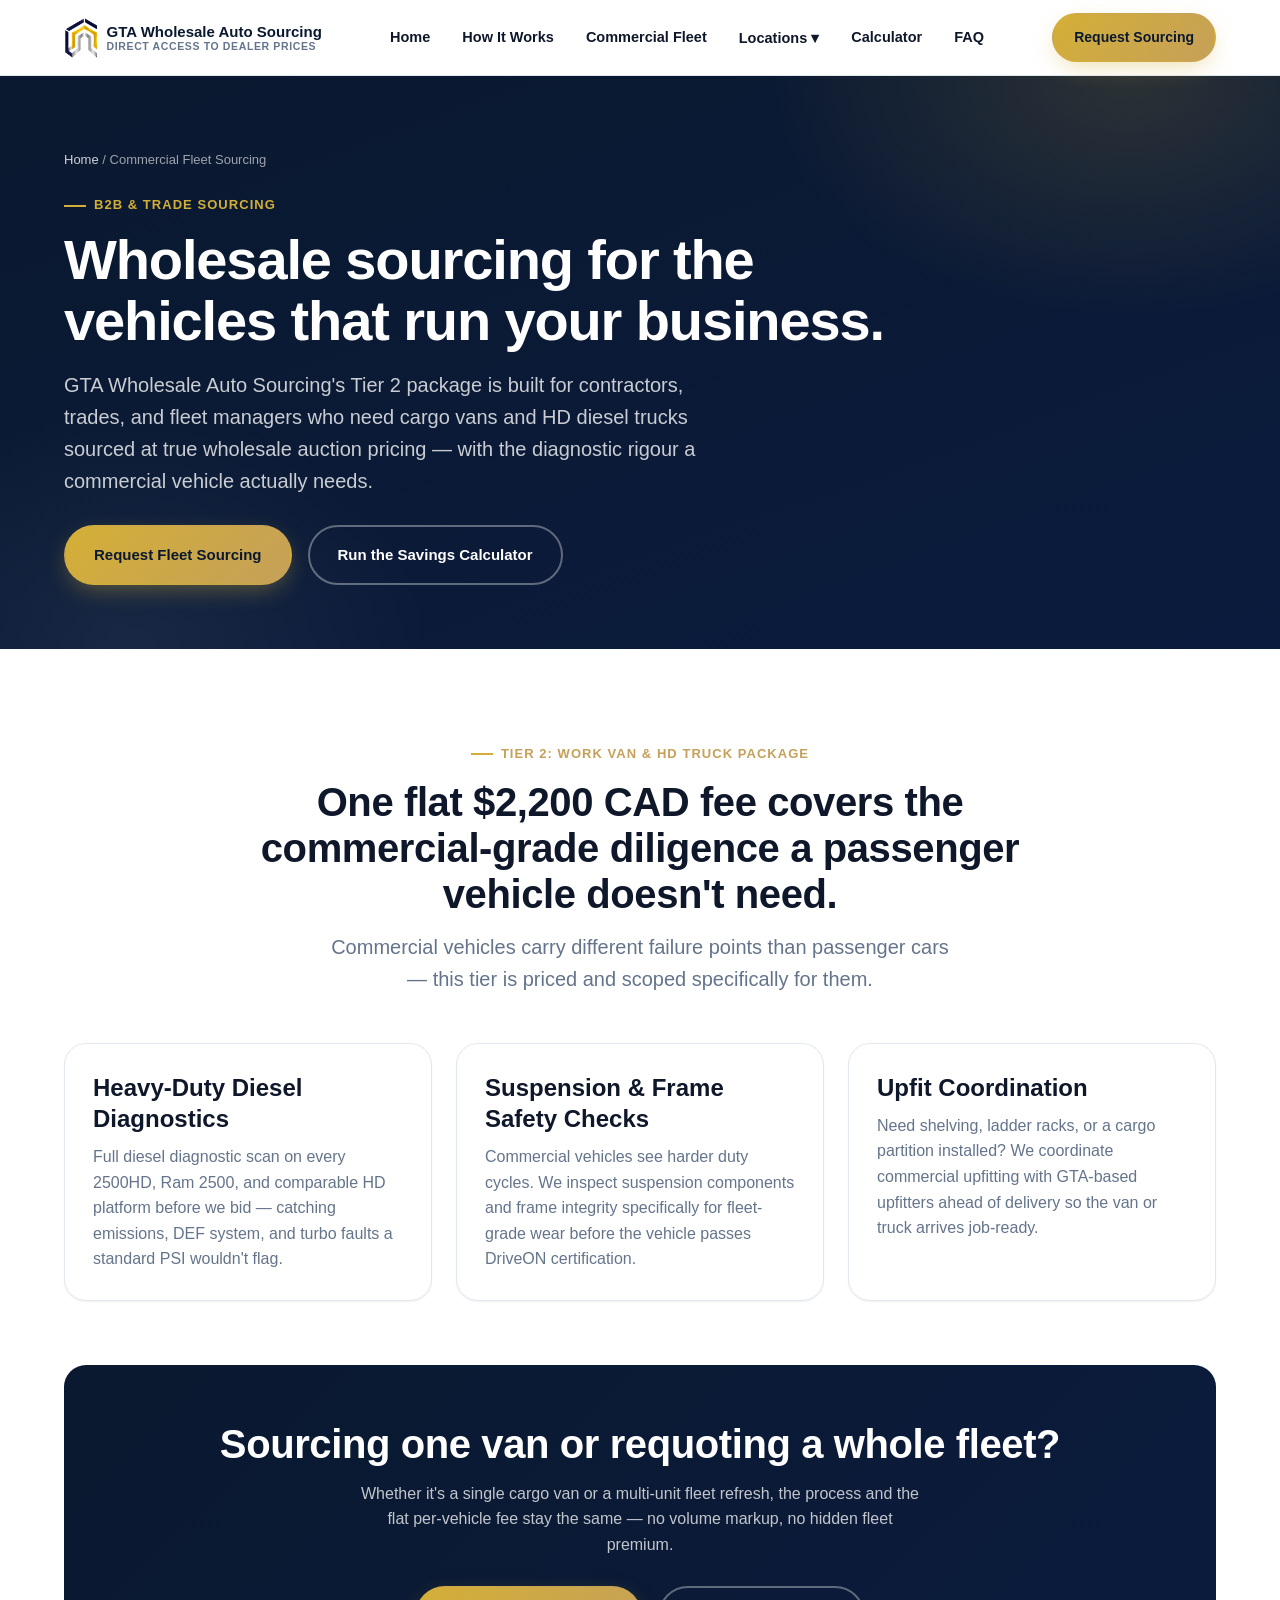
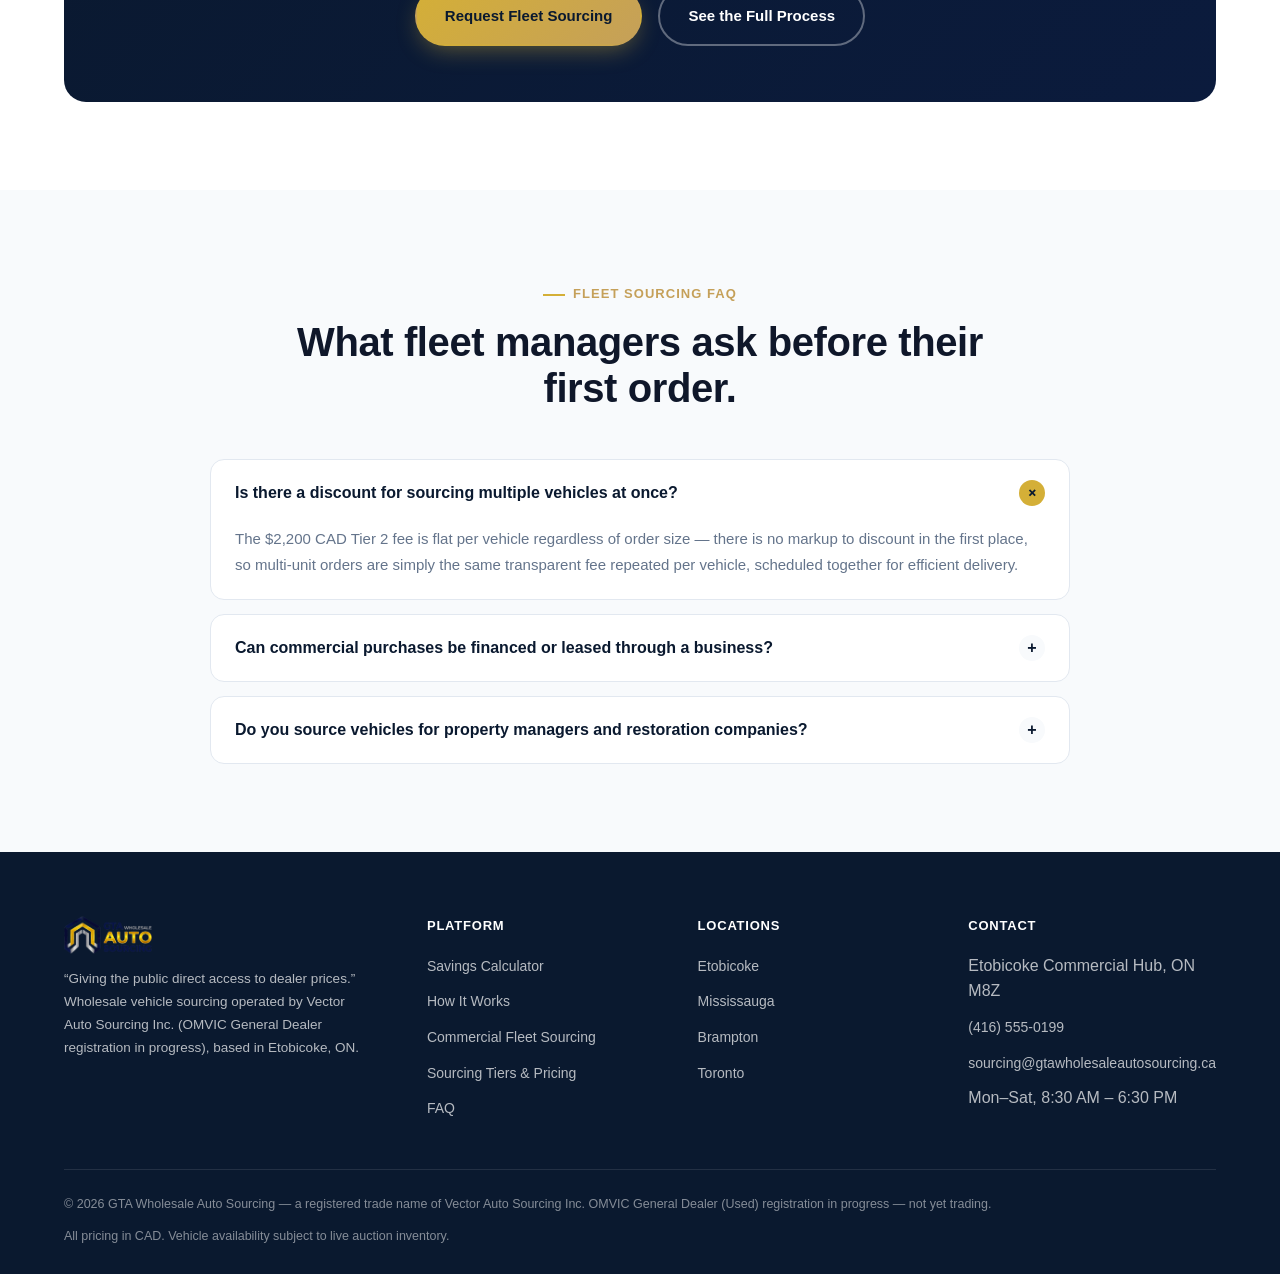
==== commercial-fleet-sourcing.html @ 1e5b8326 "Update meta description and footer information" ====
<!DOCTYPE html>
<html lang="en-CA">
<head>
<meta charset="UTF-8">
<meta name="viewport" content="width=device-width, initial-scale=1">
<title>Commercial Fleet &amp; Work Van Sourcing (GTA) | GTA Wholesale Auto Sourcing</title>
<meta name="description" content="Wholesale vehicle sourcing for GTA trades and fleets (OMVIC registration in progress): cargo vans, HD diesel trucks (2500HD/Ram 2500), and commercial upfitting coordination. Flat $2,200 CAD fee, open-book invoicing.">
<link rel="canonical" href="https://gtawholesaleautosourcing.ca/commercial-fleet-sourcing.html">
<link rel="icon" type="image/png" sizes="32x32" href="assets/img/favicon-32.png">
<meta property="og:type" content="website">
<meta property="og:site_name" content="GTA Wholesale Auto Sourcing">
<meta property="og:title" content="Commercial Fleet & Work Van Sourcing (GTA)">
<meta property="og:description" content="Flat $2,200 CAD wholesale sourcing for cargo vans and HD trucks — diesel diagnostics, suspension checks, upfit coordination.">
<meta property="og:image" content="https://gtawholesaleautosourcing.ca/assets/img/og-image.jpg">
<meta property="og:url" content="https://gtawholesaleautosourcing.ca/commercial-fleet-sourcing.html">
<meta property="og:locale" content="en_CA">
<meta name="twitter:card" content="summary_large_image">
<link rel="stylesheet" href="assets/css/style.css">
<script type="application/ld+json">
{
  "@context": "https://schema.org",
  "@type": "Service",
  "serviceType": "Commercial Work Van & HD Truck Wholesale Sourcing",
  "provider": { "@id": "https://gtawholesaleautosourcing.ca/#organization" },
  "areaServed": [
    { "@type": "City", "name": "Toronto" }, { "@type": "City", "name": "Etobicoke" },
    { "@type": "City", "name": "Mississauga" }, { "@type": "City", "name": "Brampton" },
    { "@type": "City", "name": "Vaughan" }, { "@type": "City", "name": "Oakville" }
  ],
  "description": "Wholesale sourcing, diesel diagnostic scan, suspension safety checks, and upfit coordination for commercial fleets, delivered via a registered OMVIC dealer\u2019s own auction bidding (registration in progress).",
  "offers": { "@type": "Offer", "price": "2200.00", "priceCurrency": "CAD" }
}
</script>
</head>
<body>
<a href="#main" class="skip-link">Skip to main content</a>

<header class="site-header">
  <div class="container">
    <a href="index.html" class="brand" aria-label="GTA Wholesale Auto Sourcing — Home">
      <img src="assets/img/logo-mark.png" alt="" width="40" height="49" style="height:40px;width:auto;">
      <span class="brand-text">
        <strong>GTA Wholesale Auto Sourcing</strong>
        <span>Direct Access to Dealer Prices</span>
      </span>
    </a>
    <nav class="main-nav" aria-label="Primary">
      <a href="index.html">Home</a>
      <a href="how-it-works.html">How It Works</a>
      <a href="commercial-fleet-sourcing.html" aria-current="page">Commercial Fleet</a>
      <div class="dropdown">
        <a href="#locations" aria-haspopup="true">Locations ▾</a>
        <div class="dropdown-menu">
          <a href="locations/etobicoke-auto-sourcing.html">Etobicoke</a>
          <a href="locations/mississauga-auto-sourcing.html">Mississauga</a>
          <a href="locations/brampton-auto-sourcing.html">Brampton</a>
          <a href="locations/toronto-auto-sourcing.html">Toronto</a>
        </div>
      </div>
      <a href="index.html#calculator">Calculator</a>
      <a href="index.html#faq">FAQ</a>
    </nav>
    <div class="header-actions">
      <a href="index.html#request" class="btn btn-primary btn-sm desktop-only">Request Sourcing</a>
      <button class="nav-toggle" data-nav-toggle aria-label="Open menu" aria-expanded="false"><span></span></button>
    </div>
  </div>
  <div class="mobile-nav">
    <a href="index.html">Home</a>
    <a href="how-it-works.html">How It Works</a>
    <a href="commercial-fleet-sourcing.html">Commercial Fleet</a>
    <a href="locations/etobicoke-auto-sourcing.html">Etobicoke</a>
    <a href="locations/mississauga-auto-sourcing.html">Mississauga</a>
    <a href="locations/brampton-auto-sourcing.html">Brampton</a>
    <a href="locations/toronto-auto-sourcing.html">Toronto</a>
    <a href="index.html#calculator">Calculator</a>
    <a href="index.html#faq">FAQ</a>
    <a href="index.html#request" class="btn btn-primary btn-block">Request Sourcing</a>
  </div>
</header>

<main id="main">
  <section class="hero section-navy" style="padding:56px 0 64px;">
    <div class="container">
      <div class="breadcrumb" style="color:rgba(255,255,255,.6);"><a href="index.html" style="color:rgba(255,255,255,.8);">Home</a> / Commercial Fleet Sourcing</div>
      <p class="eyebrow" style="color:var(--gold);">B2B &amp; Trade Sourcing</p>
      <h1 style="color:#fff; max-width:820px;">Wholesale sourcing for the vehicles that run your business.</h1>
      <p class="lede" style="color:rgba(255,255,255,.78); max-width:680px;">GTA Wholesale Auto Sourcing's Tier 2 package is built for contractors, trades, and fleet managers who need cargo vans and HD diesel trucks sourced at true wholesale auction pricing — with the diagnostic rigour a commercial vehicle actually needs.</p>
      <div class="cta-row" style="margin-top:28px;">
        <a href="index.html#request" class="btn btn-primary">Request Fleet Sourcing</a>
        <a href="index.html#calculator" class="btn btn-secondary">Run the Savings Calculator</a>
      </div>
    </div>
  </section>

  <section class="section">
    <div class="container">
      <div class="section-head">
        <p class="eyebrow">Tier 2: Work Van &amp; HD Truck Package</p>
        <h2>One flat $2,200 CAD fee covers the commercial-grade diligence a passenger vehicle doesn't need.</h2>
        <p class="lede">Commercial vehicles carry different failure points than passenger cars — this tier is priced and scoped specifically for them.</p>
      </div>

      <div class="grid-3">
        <div class="info-card">
          <h3>Heavy-Duty Diesel Diagnostics</h3>
          <p class="text-slate" style="margin-top:10px;">Full diesel diagnostic scan on every 2500HD, Ram 2500, and comparable HD platform before we bid — catching emissions, DEF system, and turbo faults a standard PSI wouldn't flag.</p>
        </div>
        <div class="info-card">
          <h3>Suspension &amp; Frame Safety Checks</h3>
          <p class="text-slate" style="margin-top:10px;">Commercial vehicles see harder duty cycles. We inspect suspension components and frame integrity specifically for fleet-grade wear before the vehicle passes DriveON certification.</p>
        </div>
        <div class="info-card">
          <h3>Upfit Coordination</h3>
          <p class="text-slate" style="margin-top:10px;">Need shelving, ladder racks, or a cargo partition installed? We coordinate commercial upfitting with GTA-based upfitters ahead of delivery so the van or truck arrives job-ready.</p>
        </div>
      </div>

      <div class="cta-band" style="margin-top:64px;">
        <h2>Sourcing one van or requoting a whole fleet?</h2>
        <p>Whether it's a single cargo van or a multi-unit fleet refresh, the process and the flat per-vehicle fee stay the same — no volume markup, no hidden fleet premium.</p>
        <div class="cta-row" style="justify-content:center;">
          <a href="index.html#request" class="btn btn-primary">Request Fleet Sourcing</a>
          <a href="how-it-works.html" class="btn btn-secondary">See the Full Process</a>
        </div>
      </div>
    </div>
  </section>

  <section class="section section-alt">
    <div class="container">
      <div class="section-head">
        <p class="eyebrow">Fleet Sourcing FAQ</p>
        <h2>What fleet managers ask before their first order.</h2>
      </div>
      <div class="faq-list">
        <div class="faq-item" data-open="true">
          <button class="faq-question" aria-expanded="true">Is there a discount for sourcing multiple vehicles at once?<span class="icon">+</span></button>
          <div class="faq-answer" style="max-height:400px;"><div class="faq-answer-inner">The $2,200 CAD Tier 2 fee is flat per vehicle regardless of order size — there is no markup to discount in the first place, so multi-unit orders are simply the same transparent fee repeated per vehicle, scheduled together for efficient delivery.</div></div>
        </div>
        <div class="faq-item" data-open="false">
          <button class="faq-question" aria-expanded="false">Can commercial purchases be financed or leased through a business?<span class="icon">+</span></button>
          <div class="faq-answer"><div class="faq-answer-inner">Yes. We place commercial financing and fleet lease applications through the same Tier-1 lender panel (TD, Scotiabank, RBC) used for retail buyers, via Dealertrack and RouteOne commercial channels.</div></div>
        </div>
        <div class="faq-item" data-open="false">
          <button class="faq-question" aria-expanded="false">Do you source vehicles for property managers and restoration companies?<span class="icon">+</span></button>
          <div class="faq-answer"><div class="faq-answer-inner">Yes — cargo vans and HD trucks for property management, restoration, and service trades are among the most common Tier 2 requests we handle.</div></div>
        </div>
      </div>
    </div>
  </section>
</main>

<footer class="site-footer">
  <div class="container">
    <div class="footer-grid">
      <div class="footer-brand">
        <img src="assets/img/logo-full.png" alt="GTA Wholesale Auto Sourcing" width="220" height="95" style="height:38px; width:auto;">
        <p>“Giving the public direct access to dealer prices.” Wholesale vehicle sourcing operated by Vector Auto Sourcing Inc. (OMVIC General Dealer registration in progress), based in Etobicoke, ON.</p>
      </div>
      <div class="footer-col">
        <h4>Platform</h4>
        <ul>
          <li><a href="index.html#calculator">Savings Calculator</a></li>
          <li><a href="how-it-works.html">How It Works</a></li>
          <li><a href="commercial-fleet-sourcing.html">Commercial Fleet Sourcing</a></li>
          <li><a href="index.html#tiers">Sourcing Tiers &amp; Pricing</a></li>
          <li><a href="index.html#faq">FAQ</a></li>
        </ul>
      </div>
      <div class="footer-col">
        <h4>Locations</h4>
        <ul>
          <li><a href="locations/etobicoke-auto-sourcing.html">Etobicoke</a></li>
          <li><a href="locations/mississauga-auto-sourcing.html">Mississauga</a></li>
          <li><a href="locations/brampton-auto-sourcing.html">Brampton</a></li>
          <li><a href="locations/toronto-auto-sourcing.html">Toronto</a></li>
        </ul>
      </div>
      <div class="footer-col">
        <h4>Contact</h4>
        <ul>
          <li>Etobicoke Commercial Hub, ON M8Z</li>
          <li><a href="tel:+14165550199">(416) 555-0199</a></li>
          <li><a href="mailto:sourcing@gtawholesaleautosourcing.ca">sourcing@gtawholesaleautosourcing.ca</a></li>
          <li>Mon–Sat, 8:30 AM – 6:30 PM</li>
        </ul>
      </div>
    </div>
    <div class="footer-bottom">
      <span>© <span data-year>2026</span> GTA Wholesale Auto Sourcing — a registered trade name of Vector Auto Sourcing Inc. OMVIC General Dealer (Used) registration in progress — not yet trading.<!-- OMVIC_REG_NUMBER_PLACEHOLDER: insert once confirmed --><span class="omvic-reg-number" data-omvic-reg-number=""></span></span>
      <span>All pricing in CAD. Vehicle availability subject to live auction inventory.</span>
    </div>
  </div>
</footer>

<script src="assets/js/main.js" defer></script>
</body>
</html>
---- assets/css/style.css ----
/* =====================================================================
   GTA WHOLESALE AUTO SOURCING — Design System
   Institutional / FinTech-logistics aesthetic. Navy + Champagne Gold.
   ===================================================================== */

:root {
  /* Palette */
  --navy: #0A192F;
  --navy-2: #0B1B3D;
  --gold: #D4AF37;
  --gold-2: #C5A059;
  --slate: #64748B;
  --slate-light: #94A3B8;
  --bg-light: #F8FAFC;
  --white: #FFFFFF;
  --text: #0F172A;
  --success: #10B981;
  --danger: #DC2626;
  --border: #E2E8F0;

  /* Elevation */
  --shadow-sm: 0 1px 2px rgba(10, 25, 47, 0.06);
  --shadow-md: 0 8px 24px -8px rgba(10, 25, 47, 0.18);
  --shadow-lg: 0 20px 48px -12px rgba(10, 25, 47, 0.28);
  --shadow-gold: 0 8px 24px -6px rgba(212, 175, 55, 0.45);

  /* Shape */
  --radius-sm: 8px;
  --radius-md: 14px;
  --radius-lg: 22px;
  --radius-pill: 999px;

  /* Type */
  --font: -apple-system, "Segoe UI", Roboto, "Helvetica Neue", Arial, sans-serif;
  --font-serif-fallback: Georgia, serif;

  /* Layout */
  --container: 1200px;
  --header-h: 76px;
}

/* ---------- Reset ---------- */
*, *::before, *::after { box-sizing: border-box; }
html { scroll-behavior: smooth; scroll-padding-top: calc(var(--header-h) + 16px); }
body {
  margin: 0;
  font-family: var(--font);
  color: var(--text);
  background: var(--white);
  line-height: 1.6;
  -webkit-font-smoothing: antialiased;
  text-rendering: optimizeLegibility;
}
img { max-width: 100%; display: block; }
a { color: inherit; text-decoration: none; }
ul, ol { margin: 0; padding: 0; list-style: none; }
h1, h2, h3, h4, p, dl, dd { margin: 0; }
button { font-family: inherit; cursor: pointer; }
table { border-collapse: collapse; width: 100%; }
input, select { font-family: inherit; }

/* ---------- Accessibility ---------- */
.skip-link {
  position: absolute;
  left: -9999px;
  top: 0;
  background: var(--gold);
  color: var(--navy);
  padding: 12px 20px;
  z-index: 1000;
  font-weight: 700;
  border-radius: 0 0 8px 0;
}
.skip-link:focus { left: 0; }

:focus-visible {
  outline: 3px solid var(--gold);
  outline-offset: 2px;
}

.sr-only {
  position: absolute;
  width: 1px; height: 1px;
  padding: 0; margin: -1px;
  overflow: hidden;
  clip: rect(0,0,0,0);
  white-space: nowrap;
  border: 0;
}

/* ---------- Layout Helpers ---------- */
.container {
  width: 100%;
  max-width: var(--container);
  margin: 0 auto;
  padding: 0 24px;
}
.section { padding: 88px 0; }
.section-tight { padding: 56px 0; }
.section-alt { background: var(--bg-light); }
.section-navy { background: linear-gradient(160deg, var(--navy) 0%, var(--navy-2) 100%); color: var(--white); }

.eyebrow {
  display: inline-flex;
  align-items: center;
  gap: 8px;
  font-size: 13px;
  font-weight: 700;
  letter-spacing: 0.08em;
  text-transform: uppercase;
  color: var(--gold-2);
  margin-bottom: 14px;
}
.eyebrow::before {
  content: "";
  width: 22px; height: 2px;
  background: var(--gold);
  display: inline-block;
}

h1, .h1 { font-size: clamp(34px, 5vw, 56px); line-height: 1.08; font-weight: 800; letter-spacing: -0.02em; }
h2, .h2 { font-size: clamp(28px, 3.4vw, 40px); line-height: 1.15; font-weight: 800; letter-spacing: -0.01em; }
h3, .h3 { font-size: clamp(20px, 2.2vw, 24px); line-height: 1.3; font-weight: 700; }
.lede { font-size: clamp(17px, 2vw, 20px); color: var(--slate); max-width: 640px; }
.section-head { max-width: 760px; margin: 0 auto 48px; text-align: center; }
.section-head .lede { margin: 14px auto 0; }

.text-navy { color: var(--navy); }
.text-gold { color: var(--gold-2); }
.text-slate { color: var(--slate); }
.text-success { color: var(--success); }
.text-center { text-align: center; }

/* ---------- Buttons ---------- */
.btn {
  display: inline-flex;
  align-items: center;
  justify-content: center;
  gap: 10px;
  padding: 16px 28px;
  font-size: 15px;
  font-weight: 700;
  border-radius: var(--radius-pill);
  border: 2px solid transparent;
  transition: transform 0.15s ease, box-shadow 0.15s ease, background 0.15s ease, color 0.15s ease;
  white-space: nowrap;
}
.btn-primary {
  background: linear-gradient(135deg, var(--gold) 0%, var(--gold-2) 100%);
  color: var(--navy);
  box-shadow: var(--shadow-gold);
}
.btn-primary:hover { transform: translateY(-2px); box-shadow: 0 14px 30px -8px rgba(212,175,55,0.55); }
.btn-secondary {
  background: transparent;
  border-color: rgba(255,255,255,0.35);
  color: var(--white);
}
.btn-secondary:hover { background: rgba(255,255,255,0.08); border-color: var(--white); }
.btn-outline-navy {
  background: transparent;
  border-color: var(--navy);
  color: var(--navy);
}
.btn-outline-navy:hover { background: var(--navy); color: var(--white); }
.btn-block { width: 100%; }
.btn-sm { padding: 11px 20px; font-size: 14px; }

.cta-row { display: flex; flex-wrap: wrap; gap: 16px; align-items: center; }

/* ---------- Header ---------- */
.site-header {
  position: sticky; top: 0; z-index: 200;
  background: rgba(255,255,255,0.92);
  backdrop-filter: saturate(180%) blur(10px);
  border-bottom: 1px solid var(--border);
  height: var(--header-h);
}
.site-header .container {
  height: 100%;
  display: flex;
  align-items: center;
  justify-content: space-between;
  gap: 24px;
}
.brand { display: flex; align-items: center; gap: 10px; }
.brand img { height: 40px; width: auto; }
.brand-text { display: flex; flex-direction: column; line-height: 1.15; }
.brand-text strong { font-size: 15px; font-weight: 800; color: var(--navy); }
.brand-text span { font-size: 10.5px; font-weight: 700; letter-spacing: 0.06em; color: var(--slate); text-transform: uppercase; }

.main-nav { display: flex; align-items: center; gap: 4px; }
.main-nav a {
  padding: 10px 14px;
  font-size: 14.5px;
  font-weight: 600;
  color: var(--text);
  border-radius: var(--radius-sm);
  position: relative;
}
.main-nav a:hover { color: var(--navy); background: var(--bg-light); }
.main-nav .dropdown { position: relative; }
.main-nav .dropdown-menu {
  position: absolute; top: calc(100% + 8px); left: 0;
  background: var(--white);
  border: 1px solid var(--border);
  border-radius: var(--radius-md);
  box-shadow: var(--shadow-lg);
  min-width: 240px;
  padding: 8px;
  opacity: 0; visibility: hidden; transform: translateY(6px);
  transition: all 0.15s ease;
}
.main-nav .dropdown:hover .dropdown-menu,
.main-nav .dropdown:focus-within .dropdown-menu {
  opacity: 1; visibility: visible; transform: translateY(0);
}
.dropdown-menu a { display: block; padding: 10px 12px; border-radius: 8px; }
.dropdown-menu a:hover { background: var(--bg-light); }

.header-actions { display: flex; align-items: center; gap: 12px; }
.nav-toggle {
  display: none;
  background: none; border: none;
  width: 42px; height: 42px;
  border-radius: var(--radius-sm);
  align-items: center; justify-content: center;
}
.nav-toggle:hover { background: var(--bg-light); }
.nav-toggle span, .nav-toggle span::before, .nav-toggle span::after {
  content: ""; display: block; width: 22px; height: 2px; background: var(--navy);
  position: relative; transition: transform 0.2s ease, opacity 0.2s ease;
}
.nav-toggle span::before { position: absolute; top: -7px; }
.nav-toggle span::after { position: absolute; top: 7px; }

/* ---------- Trust Badge Strip ---------- */
.trust-strip {
  display: flex; flex-wrap: wrap; gap: 14px 28px;
  align-items: center; justify-content: flex-start;
  padding-top: 28px;
}
.trust-badge {
  display: inline-flex; align-items: center; gap: 8px;
  font-size: 13.5px; font-weight: 700; color: rgba(255,255,255,0.88);
}
.trust-badge .dot {
  width: 8px; height: 8px; border-radius: 50%;
  background: var(--gold);
  box-shadow: 0 0 0 4px rgba(212,175,55,0.18);
}
.section-navy .trust-badge { color: rgba(255,255,255,0.85); }
.trust-strip.light .trust-badge { color: var(--navy); }
.trust-strip.light .dot { background: var(--gold-2); box-shadow: 0 0 0 4px rgba(197,160,89,0.15); }

/* ---------- Hero ---------- */
.hero {
  position: relative;
  overflow: hidden;
  padding: 76px 0 96px;
}
.hero::before {
  content: "";
  position: absolute; inset: 0;
  background:
    radial-gradient(600px 400px at 88% 0%, rgba(212,175,55,0.16), transparent 60%),
    radial-gradient(500px 400px at 10% 100%, rgba(148,163,184,0.10), transparent 60%);
  pointer-events: none;
}
.hero .container { position: relative; z-index: 1; }
.hero-grid {
  display: grid;
  grid-template-columns: 1.1fr 0.9fr;
  gap: 56px;
  align-items: center;
}
.hero h1 { color: var(--white); }
.hero h1 .accent { color: var(--gold); }
.hero .lede { color: rgba(255,255,255,0.78); max-width: 560px; margin-top: 18px; }
.hero-panel {
  background: var(--white);
  border-radius: var(--radius-lg);
  padding: 28px;
  box-shadow: var(--shadow-lg);
  color: var(--text);
}
.hero-panel-row { display: flex; justify-content: space-between; padding: 12px 0; border-bottom: 1px dashed var(--border); font-size: 14.5px; }
.hero-panel-row:last-child { border-bottom: none; }
.hero-panel-row strong { color: var(--navy); }
.hero-panel .savings-figure { font-size: 34px; font-weight: 800; color: var(--success); }

/* ---------- Calculator ---------- */
.calc-card {
  background: var(--white);
  border: 1px solid var(--border);
  border-radius: var(--radius-lg);
  box-shadow: var(--shadow-md);
  overflow: hidden;
}
.calc-header {
  background: linear-gradient(135deg, var(--navy), var(--navy-2));
  color: var(--white);
  padding: 28px 32px;
}
.calc-body { padding: 32px; display: grid; gap: 28px; grid-template-columns: 1fr 1fr; }
@media (max-width: 860px) { .calc-body { grid-template-columns: 1fr; } }

.calc-field { margin-bottom: 20px; }
.calc-field label { display: block; font-size: 13.5px; font-weight: 700; color: var(--navy); margin-bottom: 8px; }
.calc-field .hint { font-size: 12.5px; color: var(--slate); margin-top: 6px; }
.calc-input {
  width: 100%;
  padding: 13px 16px;
  border: 1.5px solid var(--border);
  border-radius: var(--radius-sm);
  font-size: 16px;
  font-weight: 600;
  color: var(--text);
}
.calc-input:focus { border-color: var(--gold-2); }

.calc-slider-value { font-weight: 800; color: var(--gold-2); }
input[type="range"] {
  width: 100%; accent-color: var(--gold-2); height: 6px;
}

.toggle-row { display: flex; align-items: center; justify-content: space-between; padding: 12px 0; border-top: 1px solid var(--border); }
.toggle-row:first-of-type { border-top: none; }
.toggle-row .toggle-label { font-size: 14.5px; font-weight: 700; color: var(--text); }
.toggle-row .toggle-sub { font-size: 12.5px; color: var(--slate); margin-top: 2px; }

.switch { position: relative; width: 50px; height: 28px; flex: none; }
.switch input { opacity: 0; width: 100%; height: 100%; position: absolute; margin: 0; cursor: pointer; z-index: 2; }
.switch .track {
  position: absolute; inset: 0; background: #CBD5E1; border-radius: var(--radius-pill); transition: background 0.2s ease;
}
.switch .thumb {
  position: absolute; top: 3px; left: 3px; width: 22px; height: 22px;
  background: var(--white); border-radius: 50%; box-shadow: var(--shadow-sm);
  transition: transform 0.2s ease;
}
.switch input:checked ~ .track { background: var(--success); }
.switch input:checked ~ .thumb { transform: translateX(22px); }

.calc-results {
  background: var(--bg-light);
  padding: 28px 32px;
  border-top: 1px solid var(--border);
  display: grid;
  grid-template-columns: 1fr 1fr 1fr;
  gap: 20px;
}
@media (max-width: 720px) { .calc-results { grid-template-columns: 1fr; } }
.result-card {
  background: var(--white);
  border-radius: var(--radius-md);
  padding: 20px;
  border: 1px solid var(--border);
}
.result-card.highlight {
  background: linear-gradient(135deg, var(--navy), var(--navy-2));
  color: var(--white);
  border: none;
}
.result-label { font-size: 12.5px; font-weight: 700; text-transform: uppercase; letter-spacing: 0.05em; color: var(--slate); }
.result-card.highlight .result-label { color: rgba(255,255,255,0.7); }
.result-value { font-size: 28px; font-weight: 800; margin-top: 8px; }
.result-card.highlight .result-value { color: var(--gold); }
.result-sub { font-size: 12.5px; color: var(--slate); margin-top: 4px; }
.result-card.highlight .result-sub { color: rgba(255,255,255,0.65); }

/* ---------- Tier Cards ---------- */
.tier-grid { display: grid; grid-template-columns: repeat(3, 1fr); gap: 24px; }
@media (max-width: 960px) { .tier-grid { grid-template-columns: 1fr; } }
.tier-card {
  border: 1.5px solid var(--border);
  border-radius: var(--radius-lg);
  padding: 32px 28px;
  background: var(--white);
  display: flex; flex-direction: column;
  transition: transform 0.15s ease, box-shadow 0.15s ease;
  position: relative;
}
.tier-card:hover { transform: translateY(-4px); box-shadow: var(--shadow-md); }
.tier-card.featured { border-color: var(--gold-2); box-shadow: var(--shadow-gold); }
.tier-badge {
  position: absolute; top: -14px; right: 28px;
  background: var(--gold); color: var(--navy);
  font-size: 11.5px; font-weight: 800; letter-spacing: 0.04em;
  padding: 6px 14px; border-radius: var(--radius-pill);
  text-transform: uppercase;
}
.tier-name { font-size: 13px; font-weight: 700; letter-spacing: 0.06em; text-transform: uppercase; color: var(--gold-2); }
.tier-price { font-size: 38px; font-weight: 800; color: var(--navy); margin: 10px 0 4px; }
.tier-price span { font-size: 15px; font-weight: 600; color: var(--slate); }
.tier-range { font-size: 14px; color: var(--slate); margin-bottom: 18px; }
.tier-list { display: flex; flex-direction: column; gap: 12px; margin: 6px 0 26px; flex: 1; }
.tier-list li { display: flex; gap: 10px; font-size: 14.5px; align-items: flex-start; }
.tier-list li::before {
  content: "✓"; color: var(--success); font-weight: 800; flex: none;
  width: 20px; height: 20px; border-radius: 50%; background: rgba(16,185,129,0.12);
  display: flex; align-items: center; justify-content: center; font-size: 12px;
}

/* ---------- Workflow Steps ---------- */
.workflow-grid { display: grid; grid-template-columns: repeat(4, 1fr); gap: 24px; counter-reset: step; }
@media (max-width: 960px) { .workflow-grid { grid-template-columns: 1fr 1fr; } }
@media (max-width: 600px) { .workflow-grid { grid-template-columns: 1fr; } }
.step-card {
  background: var(--white);
  border: 1px solid var(--border);
  border-radius: var(--radius-lg);
  padding: 28px 24px;
  position: relative;
}
.step-num {
  width: 44px; height: 44px; border-radius: 50%;
  background: linear-gradient(135deg, var(--navy), var(--navy-2));
  color: var(--gold);
  display: flex; align-items: center; justify-content: center;
  font-weight: 800; font-size: 17px;
  margin-bottom: 18px;
}
.step-card h3 { margin-bottom: 8px; }
.step-card p { font-size: 14.5px; color: var(--slate); }

/* ---------- Comparison Table ---------- */
.compare-wrap { overflow-x: auto; border-radius: var(--radius-lg); border: 1px solid var(--border); }
.compare-table { min-width: 640px; }
.compare-table th, .compare-table td { padding: 16px 20px; text-align: left; font-size: 14.5px; border-bottom: 1px solid var(--border); }
.compare-table thead th {
  background: var(--navy); color: var(--white);
  font-size: 13px; text-transform: uppercase; letter-spacing: 0.04em;
  position: sticky; top: 0;
}
.compare-table thead th:first-child { border-top-left-radius: var(--radius-lg); }
.compare-table thead th:last-child { border-top-right-radius: var(--radius-lg); }
.compare-table tbody tr:nth-child(even) { background: var(--bg-light); }
.compare-table td.neg { color: var(--danger); font-weight: 700; }
.compare-table td.pos { color: var(--success); font-weight: 700; }
.compare-table tfoot td { font-weight: 800; font-size: 16px; background: #FFFBEB; border-top: 2px solid var(--gold); }

/* ---------- FAQ Accordion ---------- */
.faq-list { display: flex; flex-direction: column; gap: 14px; max-width: 860px; margin: 0 auto; }
.faq-item { border: 1px solid var(--border); border-radius: var(--radius-md); overflow: hidden; background: var(--white); }
.faq-question {
  width: 100%; background: none; border: none;
  display: flex; align-items: center; justify-content: space-between; gap: 16px;
  padding: 20px 24px; text-align: left;
  font-size: 16px; font-weight: 700; color: var(--navy);
}
.faq-question .icon {
  flex: none; width: 26px; height: 26px; border-radius: 50%;
  background: var(--bg-light); color: var(--navy);
  display: flex; align-items: center; justify-content: center;
  font-size: 16px; transition: transform 0.2s ease;
}
.faq-item[data-open="true"] .faq-question .icon { transform: rotate(45deg); background: var(--gold); }
.faq-answer { max-height: 0; overflow: hidden; transition: max-height 0.25s ease; }
.faq-answer-inner { padding: 0 24px 22px; color: var(--slate); font-size: 15px; line-height: 1.7; }
.faq-item[data-open="true"] .faq-answer { max-height: 600px; }

/* ---------- Definition list (dealer fee breakdown) ---------- */
.fee-dl { display: grid; grid-template-columns: 1fr auto; gap: 10px 20px; font-size: 14.5px; }
.fee-dl dt { color: var(--slate); }
.fee-dl dd { margin: 0; font-weight: 700; color: var(--navy); text-align: right; }

/* ---------- Cards / Generic ---------- */
.info-card {
  background: var(--white); border: 1px solid var(--border); border-radius: var(--radius-lg);
  padding: 28px; box-shadow: var(--shadow-sm);
}
.grid-2 { display: grid; grid-template-columns: 1fr 1fr; gap: 32px; align-items: center; }
@media (max-width: 860px) { .grid-2 { grid-template-columns: 1fr; } }
.grid-3 { display: grid; grid-template-columns: repeat(3, 1fr); gap: 24px; }
@media (max-width: 860px) { .grid-3 { grid-template-columns: 1fr; } }

/* ---------- CTA Band ---------- */
.cta-band {
  background: linear-gradient(135deg, var(--navy), var(--navy-2));
  color: var(--white);
  border-radius: var(--radius-lg);
  padding: 56px;
  text-align: center;
}
@media (max-width: 640px) { .cta-band { padding: 36px 24px; } }
.cta-band h2 { color: var(--white); }
.cta-band p { color: rgba(255,255,255,0.75); margin: 14px auto 28px; max-width: 560px; }

/* ---------- Breadcrumb ---------- */
.breadcrumb { font-size: 13px; color: var(--slate); padding: 18px 0; }
.breadcrumb a:hover { color: var(--navy); text-decoration: underline; }

/* ---------- Footer ---------- */
.site-footer { background: var(--navy); color: rgba(255,255,255,0.7); padding: 64px 0 28px; }
.footer-grid { display: grid; grid-template-columns: 1.4fr 1fr 1fr 1fr; gap: 40px; }
@media (max-width: 860px) { .footer-grid { grid-template-columns: 1fr 1fr; } }
@media (max-width: 560px) { .footer-grid { grid-template-columns: 1fr; } }
.footer-brand img { height: 38px; margin-bottom: 14px; }
.footer-brand p { font-size: 13.5px; line-height: 1.7; max-width: 300px; }
.footer-col h4 { color: var(--white); font-size: 13px; text-transform: uppercase; letter-spacing: 0.06em; margin-bottom: 16px; }
.footer-col ul { display: flex; flex-direction: column; gap: 10px; }
.footer-col a { font-size: 14px; }
.footer-col a:hover { color: var(--gold); }
.footer-bottom {
  margin-top: 48px; padding-top: 24px; border-top: 1px solid rgba(255,255,255,0.1);
  display: flex; flex-wrap: wrap; gap: 12px; justify-content: space-between; font-size: 12.5px; color: rgba(255,255,255,0.5);
}

/* ---------- Mobile Nav ---------- */
@media (max-width: 940px) {
  .main-nav { display: none; }
  .nav-toggle { display: flex; }
  .header-actions .btn-primary.desktop-only { display: none; }
  body.nav-open .mobile-nav { transform: translateX(0); }
  .mobile-nav {
    position: fixed; top: var(--header-h); left: 0; right: 0; bottom: 0;
    background: var(--white);
    transform: translateX(100%);
    transition: transform 0.25s ease;
    z-index: 190;
    overflow-y: auto;
    padding: 24px;
  }
  .mobile-nav a {
    display: block; padding: 16px 4px; font-size: 17px; font-weight: 700; color: var(--navy);
    border-bottom: 1px solid var(--border);
  }
  .mobile-nav .btn { margin-top: 20px; }
}
@media (min-width: 941px) { .mobile-nav { display: none; } }

@media (max-width: 940px) {
  .hero-grid { grid-template-columns: 1fr; }
  .footer-bottom { justify-content: flex-start; }
}

/* ---------- Print-safe / motion ---------- */
@media (prefers-reduced-motion: reduce) {
  * { transition: none !important; scroll-behavior: auto !important; }
}
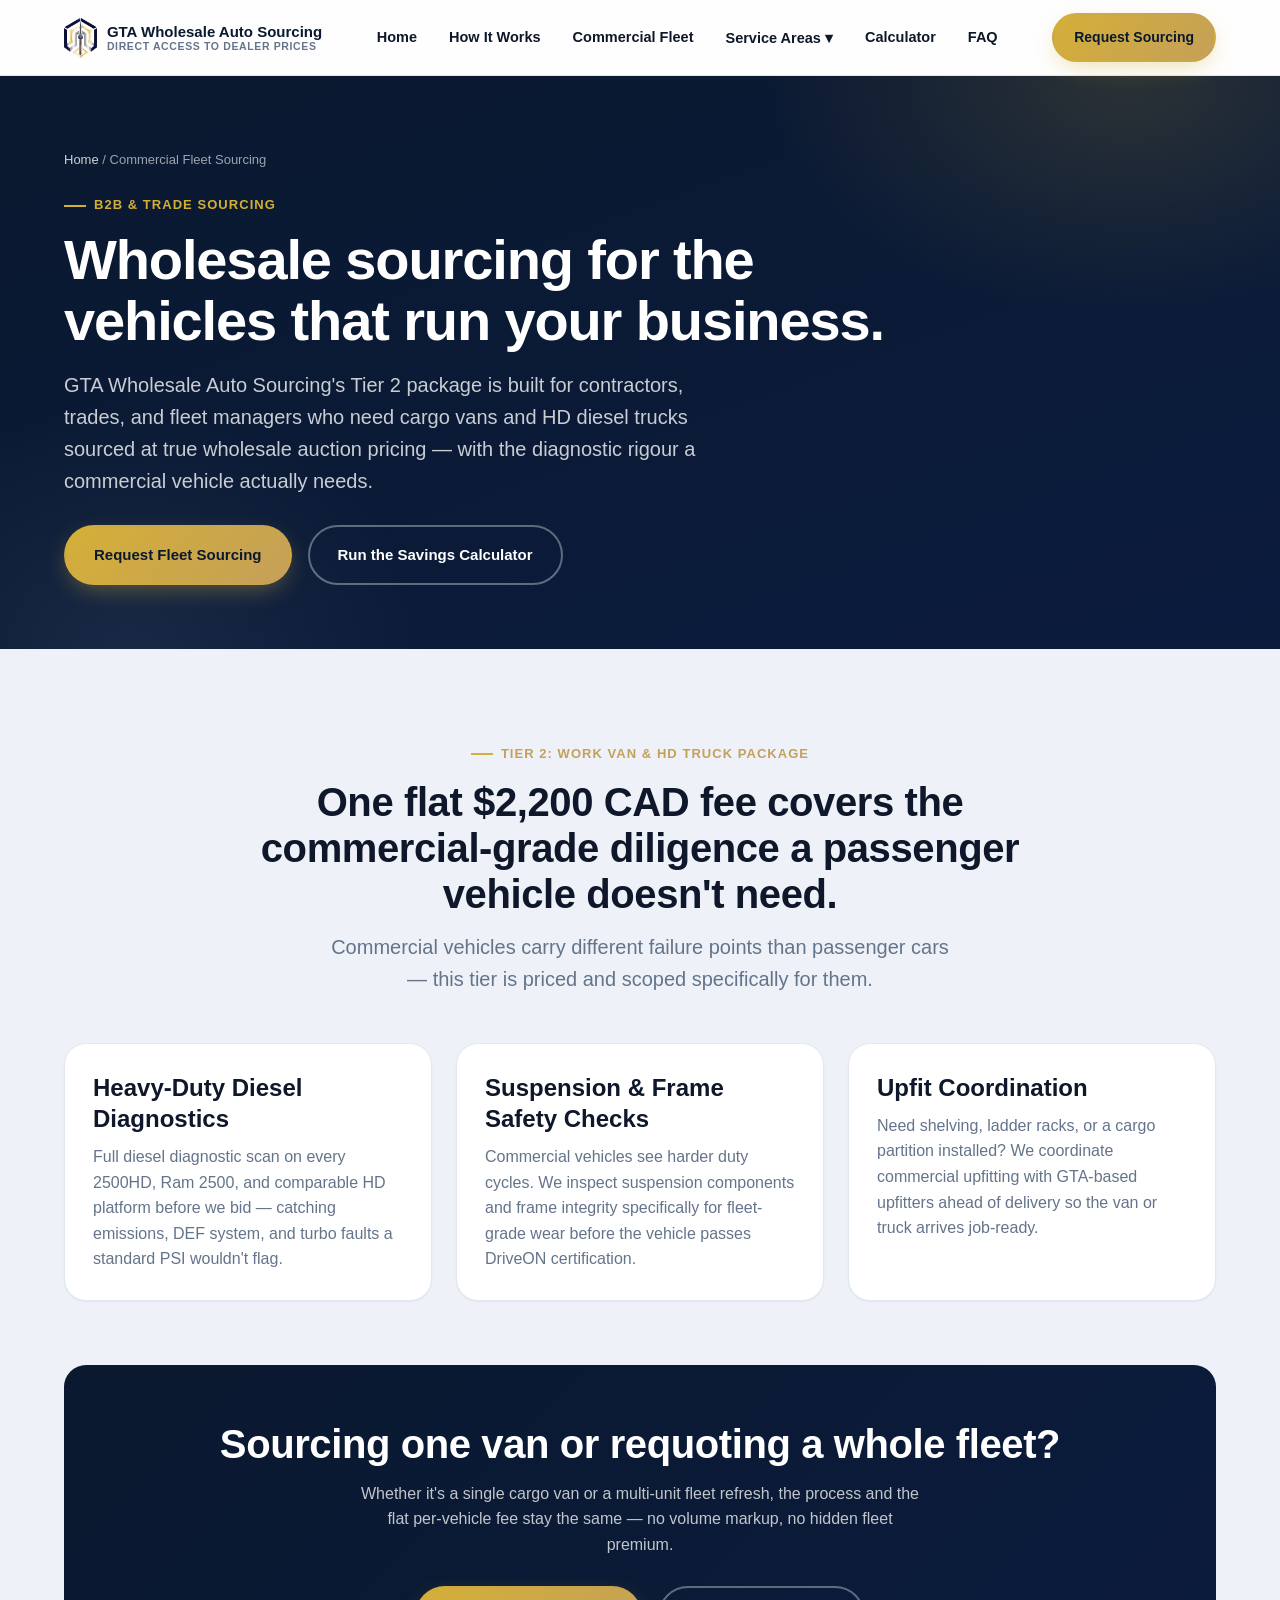
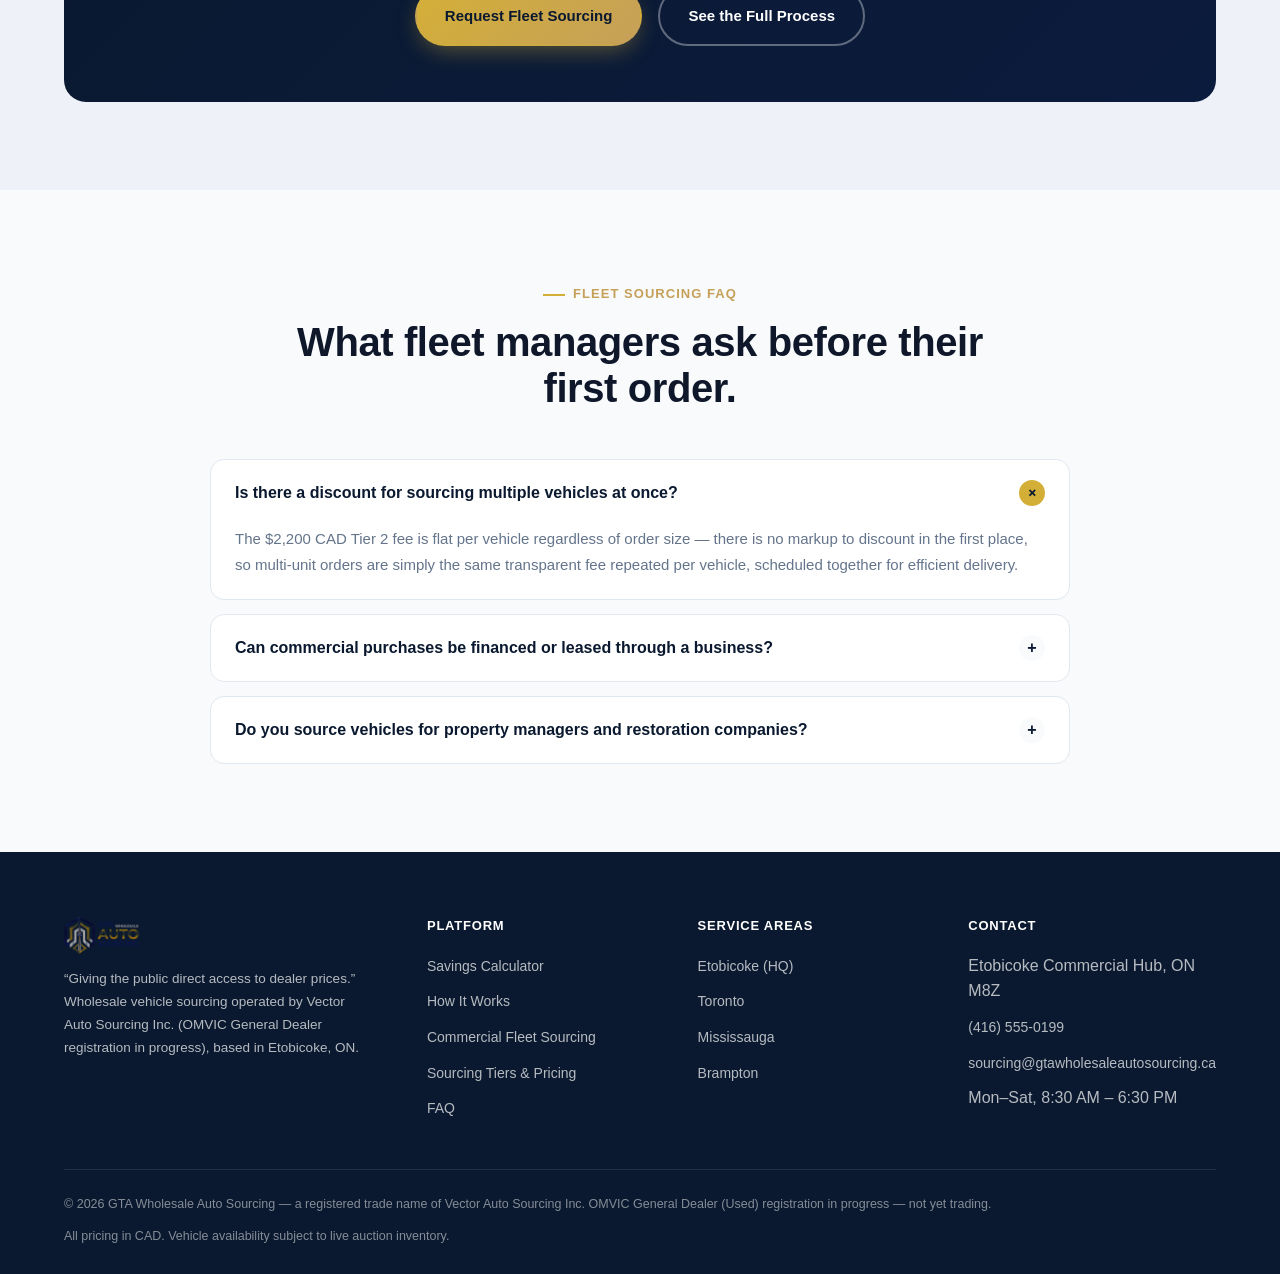
==== commit 8dab5b98: "Add files via upload" ====
--- a/commercial-fleet-sourcing.html
+++ b/commercial-fleet-sourcing.html
@@ -49,12 +49,12 @@
       <a href="how-it-works.html">How It Works</a>
       <a href="commercial-fleet-sourcing.html" aria-current="page">Commercial Fleet</a>
       <div class="dropdown">
-        <a href="#locations" aria-haspopup="true">Locations ▾</a>
+        <a href="#locations" aria-haspopup="true">Service Areas ▾</a>
         <div class="dropdown-menu">
-          <a href="locations/etobicoke-auto-sourcing.html">Etobicoke</a>
+          <a href="locations/etobicoke-auto-sourcing.html">Etobicoke (HQ)</a>
+          <a href="locations/toronto-auto-sourcing.html">Toronto</a>
           <a href="locations/mississauga-auto-sourcing.html">Mississauga</a>
           <a href="locations/brampton-auto-sourcing.html">Brampton</a>
-          <a href="locations/toronto-auto-sourcing.html">Toronto</a>
         </div>
       </div>
       <a href="index.html#calculator">Calculator</a>
@@ -69,10 +69,10 @@
     <a href="index.html">Home</a>
     <a href="how-it-works.html">How It Works</a>
     <a href="commercial-fleet-sourcing.html">Commercial Fleet</a>
-    <a href="locations/etobicoke-auto-sourcing.html">Etobicoke</a>
+    <a href="locations/etobicoke-auto-sourcing.html">Etobicoke (HQ)</a>
+    <a href="locations/toronto-auto-sourcing.html">Toronto</a>
     <a href="locations/mississauga-auto-sourcing.html">Mississauga</a>
     <a href="locations/brampton-auto-sourcing.html">Brampton</a>
-    <a href="locations/toronto-auto-sourcing.html">Toronto</a>
     <a href="index.html#calculator">Calculator</a>
     <a href="index.html#faq">FAQ</a>
     <a href="index.html#request" class="btn btn-primary btn-block">Request Sourcing</a>
@@ -169,12 +169,12 @@
         </ul>
       </div>
       <div class="footer-col">
-        <h4>Locations</h4>
+        <h4>Service Areas</h4>
         <ul>
-          <li><a href="locations/etobicoke-auto-sourcing.html">Etobicoke</a></li>
+          <li><a href="locations/etobicoke-auto-sourcing.html">Etobicoke (HQ)</a></li>
+          <li><a href="locations/toronto-auto-sourcing.html">Toronto</a></li>
           <li><a href="locations/mississauga-auto-sourcing.html">Mississauga</a></li>
           <li><a href="locations/brampton-auto-sourcing.html">Brampton</a></li>
-          <li><a href="locations/toronto-auto-sourcing.html">Toronto</a></li>
         </ul>
       </div>
       <div class="footer-col">
--- a/assets/css/style.css
+++ b/assets/css/style.css
@@ -13,6 +13,7 @@
   --slate-light: #94A3B8;
   --bg-light: #F8FAFC;
   --white: #FFFFFF;
+  --bg-body: #EEF2F8;
   --text: #0F172A;
   --success: #10B981;
   --danger: #DC2626;
@@ -46,7 +47,7 @@
   margin: 0;
   font-family: var(--font);
   color: var(--text);
-  background: var(--white);
+  background: var(--bg-body);
   line-height: 1.6;
   -webkit-font-smoothing: antialiased;
   text-rendering: optimizeLegibility;
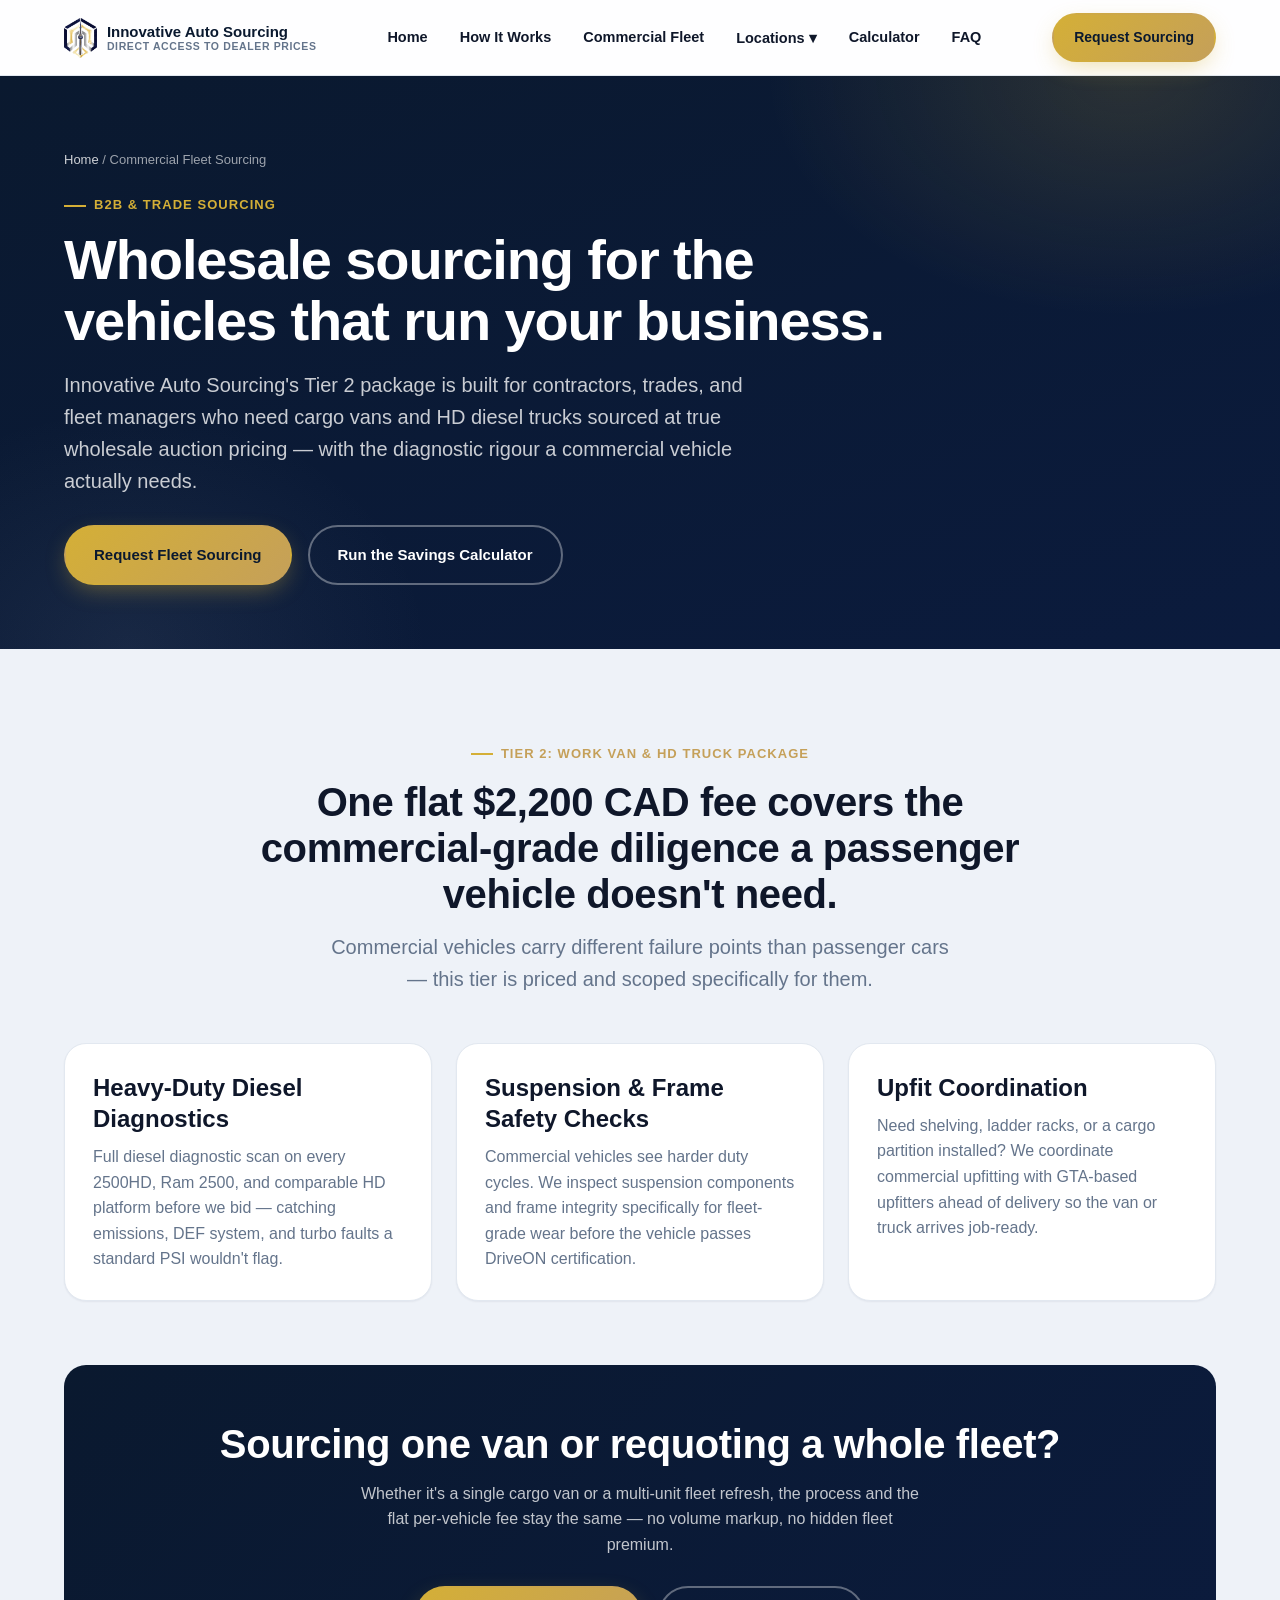
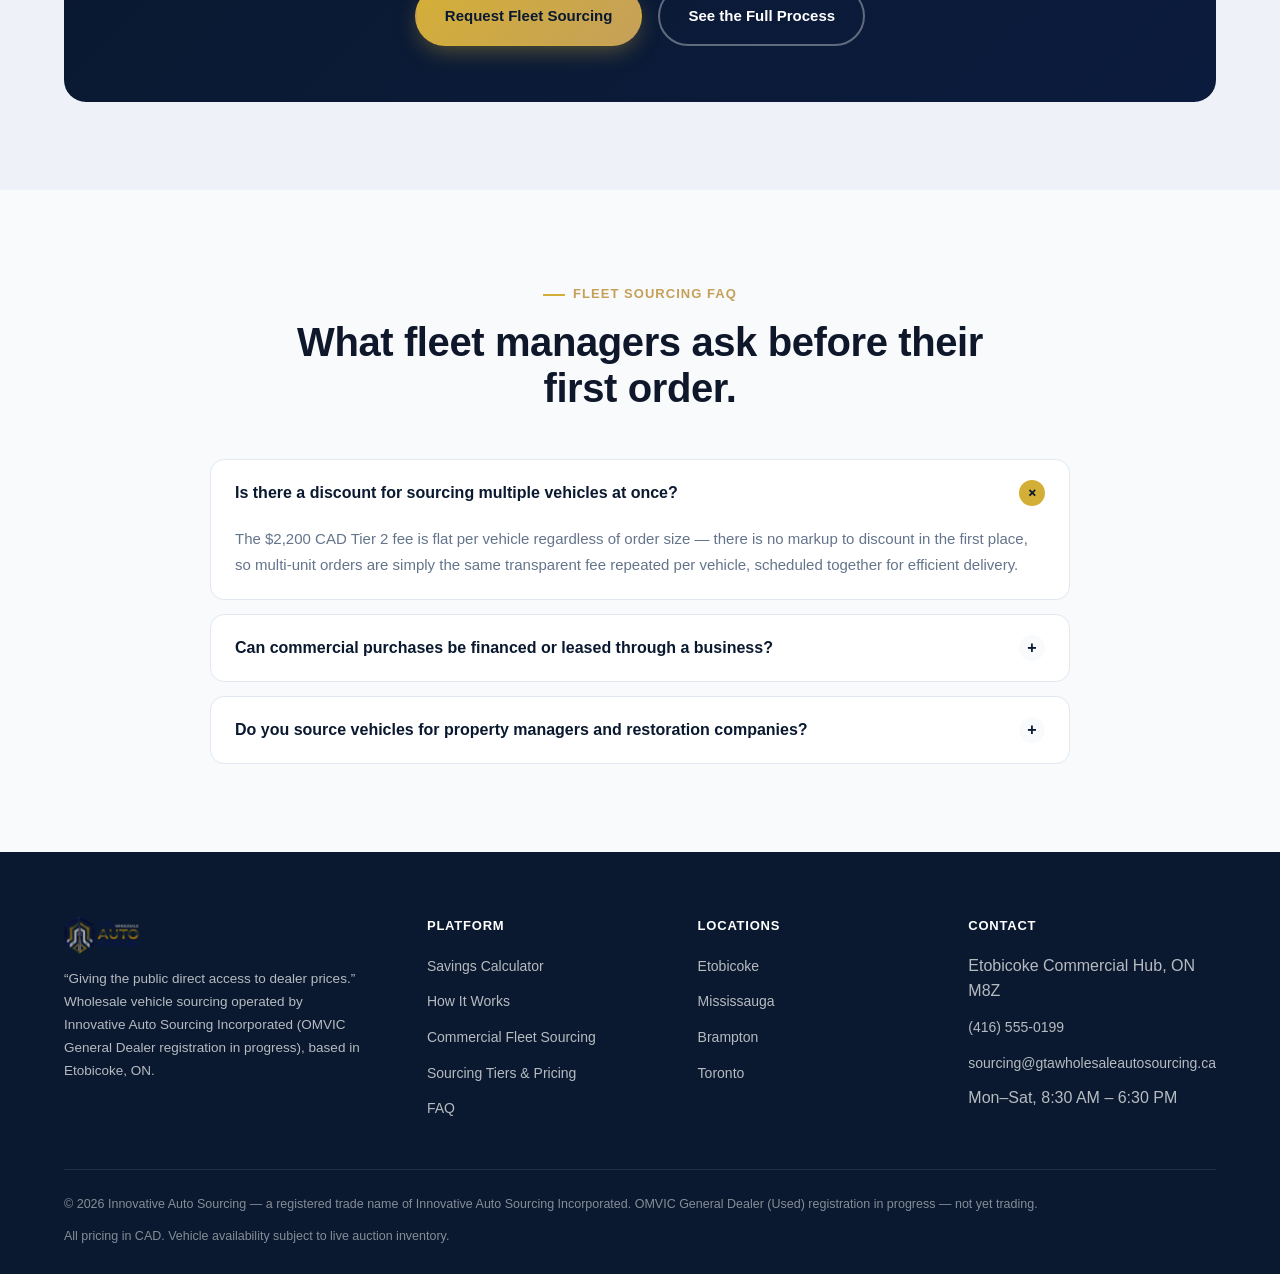
==== commit 5def9f9e: "Rebrand: GTA Wholesale Auto Sourcing to Innovative Auto Sourcing" ====
--- a/commercial-fleet-sourcing.html
+++ b/commercial-fleet-sourcing.html
@@ -3,12 +3,12 @@
 <head>
 <meta charset="UTF-8">
 <meta name="viewport" content="width=device-width, initial-scale=1">
-<title>Commercial Fleet &amp; Work Van Sourcing (GTA) | GTA Wholesale Auto Sourcing</title>
+<title>Commercial Fleet &amp; Work Van Sourcing (GTA) | Innovative Auto Sourcing</title>
 <meta name="description" content="Wholesale vehicle sourcing for GTA trades and fleets (OMVIC registration in progress): cargo vans, HD diesel trucks (2500HD/Ram 2500), and commercial upfitting coordination. Flat $2,200 CAD fee, open-book invoicing.">
 <link rel="canonical" href="https://gtawholesaleautosourcing.ca/commercial-fleet-sourcing.html">
 <link rel="icon" type="image/png" sizes="32x32" href="assets/img/favicon-32.png">
 <meta property="og:type" content="website">
-<meta property="og:site_name" content="GTA Wholesale Auto Sourcing">
+<meta property="og:site_name" content="Innovative Auto Sourcing">
 <meta property="og:title" content="Commercial Fleet & Work Van Sourcing (GTA)">
 <meta property="og:description" content="Flat $2,200 CAD wholesale sourcing for cargo vans and HD trucks — diesel diagnostics, suspension checks, upfit coordination.">
 <meta property="og:image" content="https://gtawholesaleautosourcing.ca/assets/img/og-image.jpg">
@@ -37,10 +37,10 @@
 
 <header class="site-header">
   <div class="container">
-    <a href="index.html" class="brand" aria-label="GTA Wholesale Auto Sourcing — Home">
+    <a href="index.html" class="brand" aria-label="Innovative Auto Sourcing — Home">
       <img src="assets/img/logo-mark.png" alt="" width="40" height="49" style="height:40px;width:auto;">
       <span class="brand-text">
-        <strong>GTA Wholesale Auto Sourcing</strong>
+        <strong>Innovative Auto Sourcing</strong>
         <span>Direct Access to Dealer Prices</span>
       </span>
     </a>
@@ -49,12 +49,12 @@
       <a href="how-it-works.html">How It Works</a>
       <a href="commercial-fleet-sourcing.html" aria-current="page">Commercial Fleet</a>
       <div class="dropdown">
-        <a href="#locations" aria-haspopup="true">Service Areas ▾</a>
+        <a href="#locations" aria-haspopup="true">Locations ▾</a>
         <div class="dropdown-menu">
-          <a href="locations/etobicoke-auto-sourcing.html">Etobicoke (HQ)</a>
-          <a href="locations/toronto-auto-sourcing.html">Toronto</a>
+          <a href="locations/etobicoke-auto-sourcing.html">Etobicoke</a>
           <a href="locations/mississauga-auto-sourcing.html">Mississauga</a>
           <a href="locations/brampton-auto-sourcing.html">Brampton</a>
+          <a href="locations/toronto-auto-sourcing.html">Toronto</a>
         </div>
       </div>
       <a href="index.html#calculator">Calculator</a>
@@ -69,10 +69,10 @@
     <a href="index.html">Home</a>
     <a href="how-it-works.html">How It Works</a>
     <a href="commercial-fleet-sourcing.html">Commercial Fleet</a>
-    <a href="locations/etobicoke-auto-sourcing.html">Etobicoke (HQ)</a>
-    <a href="locations/toronto-auto-sourcing.html">Toronto</a>
+    <a href="locations/etobicoke-auto-sourcing.html">Etobicoke</a>
     <a href="locations/mississauga-auto-sourcing.html">Mississauga</a>
     <a href="locations/brampton-auto-sourcing.html">Brampton</a>
+    <a href="locations/toronto-auto-sourcing.html">Toronto</a>
     <a href="index.html#calculator">Calculator</a>
     <a href="index.html#faq">FAQ</a>
     <a href="index.html#request" class="btn btn-primary btn-block">Request Sourcing</a>
@@ -85,7 +85,7 @@
       <div class="breadcrumb" style="color:rgba(255,255,255,.6);"><a href="index.html" style="color:rgba(255,255,255,.8);">Home</a> / Commercial Fleet Sourcing</div>
       <p class="eyebrow" style="color:var(--gold);">B2B &amp; Trade Sourcing</p>
       <h1 style="color:#fff; max-width:820px;">Wholesale sourcing for the vehicles that run your business.</h1>
-      <p class="lede" style="color:rgba(255,255,255,.78); max-width:680px;">GTA Wholesale Auto Sourcing's Tier 2 package is built for contractors, trades, and fleet managers who need cargo vans and HD diesel trucks sourced at true wholesale auction pricing — with the diagnostic rigour a commercial vehicle actually needs.</p>
+      <p class="lede" style="color:rgba(255,255,255,.78); max-width:680px;">Innovative Auto Sourcing's Tier 2 package is built for contractors, trades, and fleet managers who need cargo vans and HD diesel trucks sourced at true wholesale auction pricing — with the diagnostic rigour a commercial vehicle actually needs.</p>
       <div class="cta-row" style="margin-top:28px;">
         <a href="index.html#request" class="btn btn-primary">Request Fleet Sourcing</a>
         <a href="index.html#calculator" class="btn btn-secondary">Run the Savings Calculator</a>
@@ -155,8 +155,8 @@
   <div class="container">
     <div class="footer-grid">
       <div class="footer-brand">
-        <img src="assets/img/logo-full.png" alt="GTA Wholesale Auto Sourcing" width="220" height="95" style="height:38px; width:auto;">
-        <p>“Giving the public direct access to dealer prices.” Wholesale vehicle sourcing operated by Vector Auto Sourcing Inc. (OMVIC General Dealer registration in progress), based in Etobicoke, ON.</p>
+        <img src="assets/img/logo-full.png" alt="Innovative Auto Sourcing" width="220" height="95" style="height:38px; width:auto;">
+        <p>“Giving the public direct access to dealer prices.” Wholesale vehicle sourcing operated by Innovative Auto Sourcing Incorporated (OMVIC General Dealer registration in progress), based in Etobicoke, ON.</p>
       </div>
       <div class="footer-col">
         <h4>Platform</h4>
@@ -169,12 +169,12 @@
         </ul>
       </div>
       <div class="footer-col">
-        <h4>Service Areas</h4>
+        <h4>Locations</h4>
         <ul>
-          <li><a href="locations/etobicoke-auto-sourcing.html">Etobicoke (HQ)</a></li>
-          <li><a href="locations/toronto-auto-sourcing.html">Toronto</a></li>
+          <li><a href="locations/etobicoke-auto-sourcing.html">Etobicoke</a></li>
           <li><a href="locations/mississauga-auto-sourcing.html">Mississauga</a></li>
           <li><a href="locations/brampton-auto-sourcing.html">Brampton</a></li>
+          <li><a href="locations/toronto-auto-sourcing.html">Toronto</a></li>
         </ul>
       </div>
       <div class="footer-col">
@@ -188,7 +188,7 @@
       </div>
     </div>
     <div class="footer-bottom">
-      <span>© <span data-year>2026</span> GTA Wholesale Auto Sourcing — a registered trade name of Vector Auto Sourcing Inc. OMVIC General Dealer (Used) registration in progress — not yet trading.<!-- OMVIC_REG_NUMBER_PLACEHOLDER: insert once confirmed --><span class="omvic-reg-number" data-omvic-reg-number=""></span></span>
+      <span>© <span data-year>2026</span> Innovative Auto Sourcing — a registered trade name of Innovative Auto Sourcing Incorporated. OMVIC General Dealer (Used) registration in progress — not yet trading.<!-- OMVIC_REG_NUMBER_PLACEHOLDER: insert once confirmed --><span class="omvic-reg-number" data-omvic-reg-number=""></span></span>
       <span>All pricing in CAD. Vehicle availability subject to live auction inventory.</span>
     </div>
   </div>
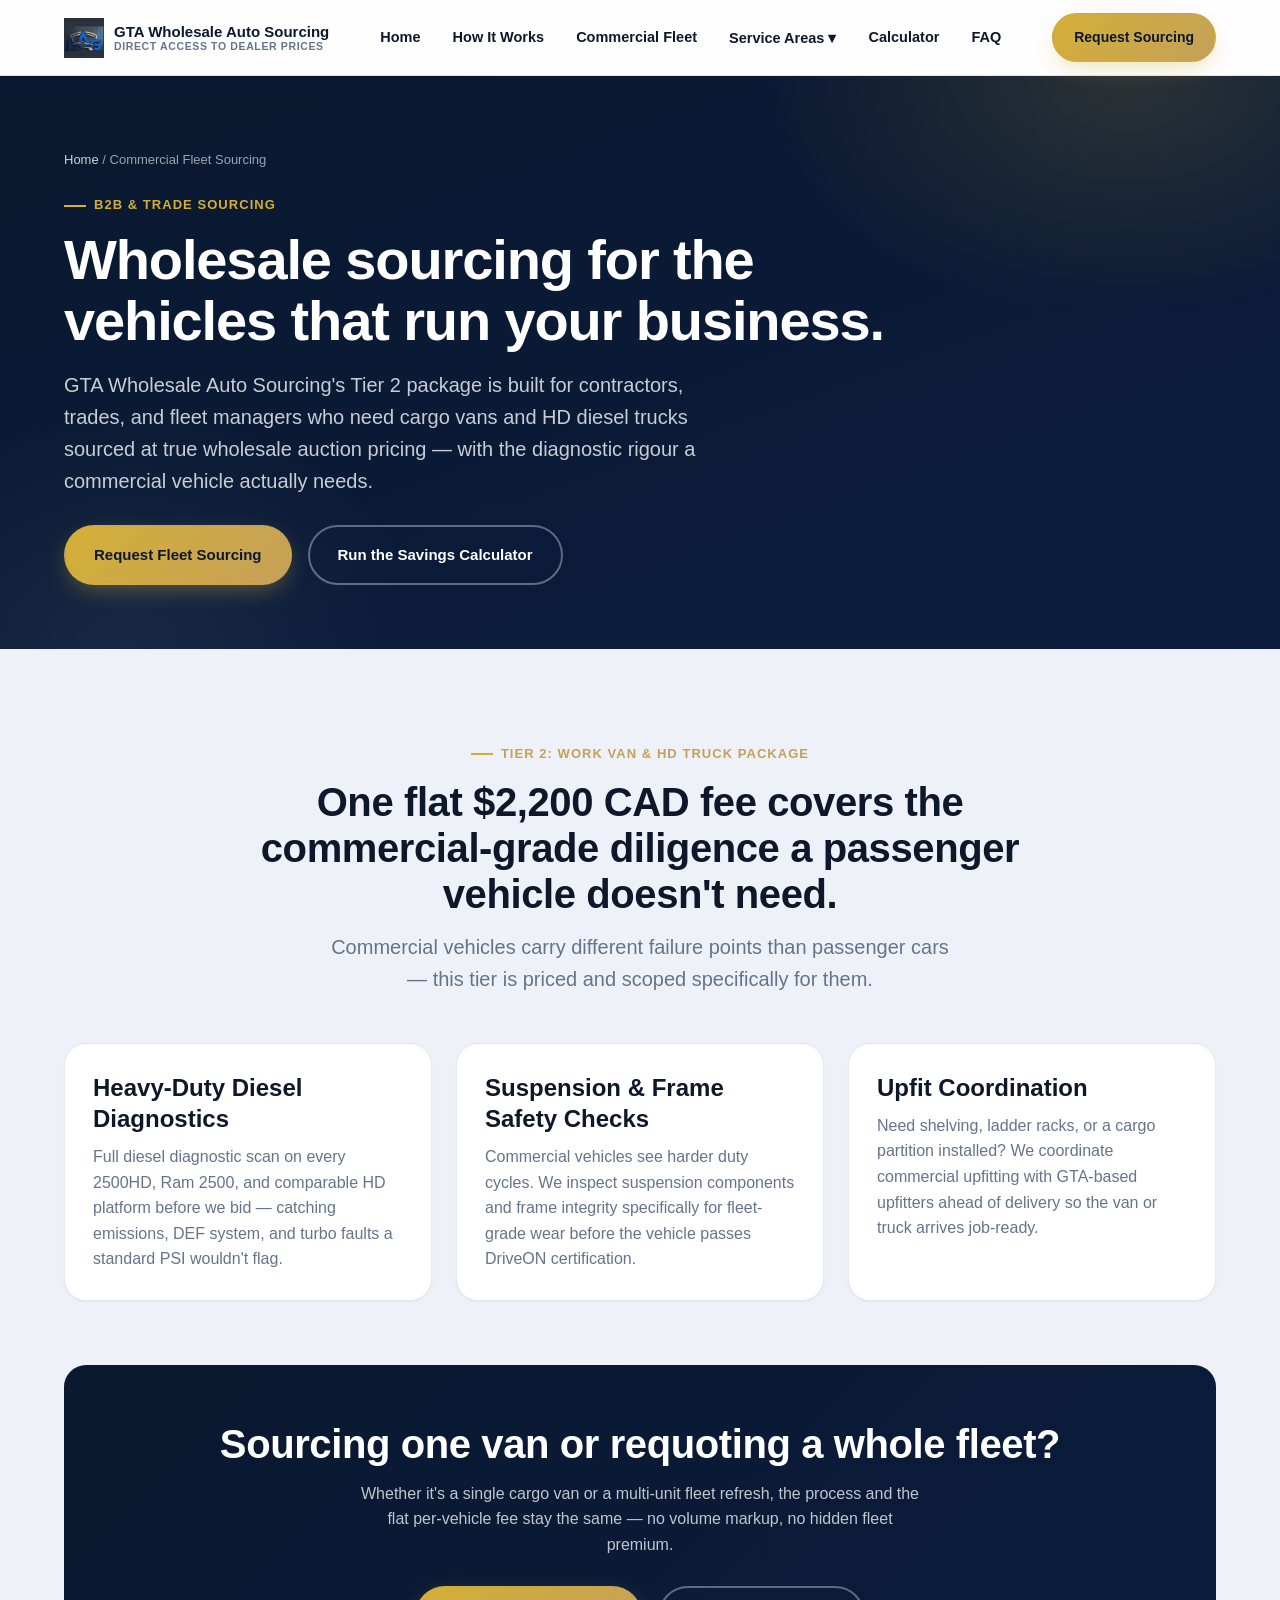
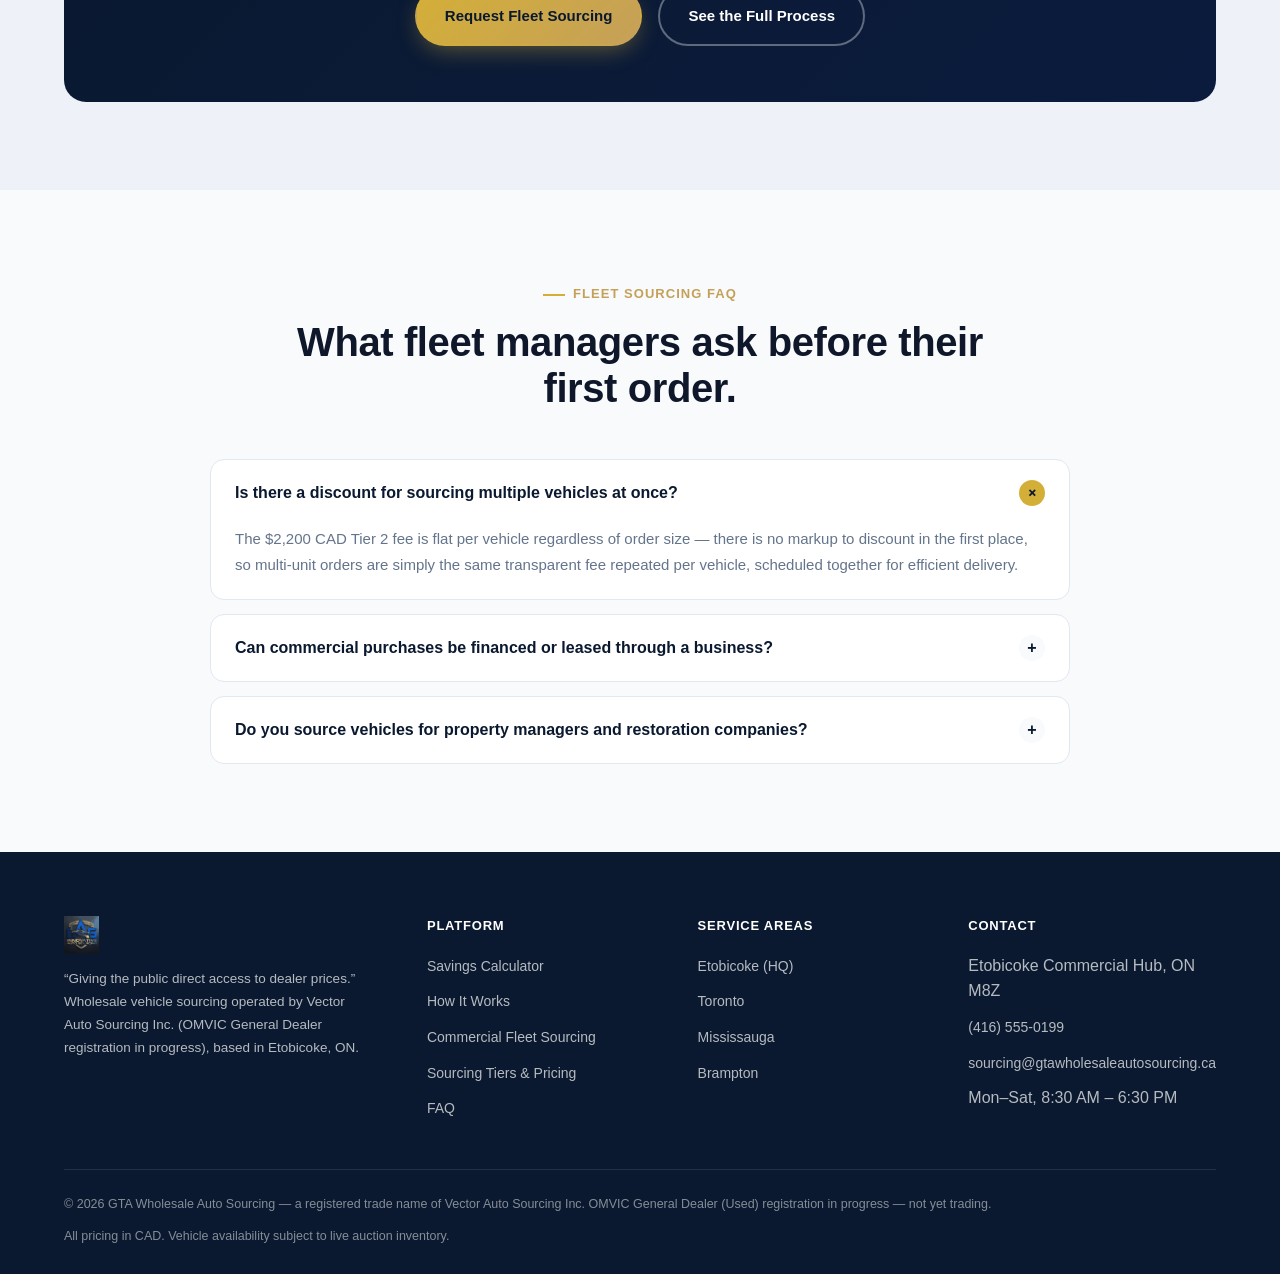
==== commit 750ce4e4: "Merge pull request #3 from innovativemissioninc-lang/location-pages-fix Single-location restructure:" ====
--- a/commercial-fleet-sourcing.html
+++ b/commercial-fleet-sourcing.html
@@ -3,12 +3,12 @@
 <head>
 <meta charset="UTF-8">
 <meta name="viewport" content="width=device-width, initial-scale=1">
-<title>Commercial Fleet &amp; Work Van Sourcing (GTA) | Innovative Auto Sourcing</title>
+<title>Commercial Fleet &amp; Work Van Sourcing (GTA) | GTA Wholesale Auto Sourcing</title>
 <meta name="description" content="Wholesale vehicle sourcing for GTA trades and fleets (OMVIC registration in progress): cargo vans, HD diesel trucks (2500HD/Ram 2500), and commercial upfitting coordination. Flat $2,200 CAD fee, open-book invoicing.">
 <link rel="canonical" href="https://gtawholesaleautosourcing.ca/commercial-fleet-sourcing.html">
 <link rel="icon" type="image/png" sizes="32x32" href="assets/img/favicon-32.png">
 <meta property="og:type" content="website">
-<meta property="og:site_name" content="Innovative Auto Sourcing">
+<meta property="og:site_name" content="GTA Wholesale Auto Sourcing">
 <meta property="og:title" content="Commercial Fleet & Work Van Sourcing (GTA)">
 <meta property="og:description" content="Flat $2,200 CAD wholesale sourcing for cargo vans and HD trucks — diesel diagnostics, suspension checks, upfit coordination.">
 <meta property="og:image" content="https://gtawholesaleautosourcing.ca/assets/img/og-image.jpg">
@@ -37,10 +37,10 @@
 
 <header class="site-header">
   <div class="container">
-    <a href="index.html" class="brand" aria-label="Innovative Auto Sourcing — Home">
+    <a href="index.html" class="brand" aria-label="GTA Wholesale Auto Sourcing — Home">
       <img src="assets/img/logo-mark.png" alt="" width="40" height="49" style="height:40px;width:auto;">
       <span class="brand-text">
-        <strong>Innovative Auto Sourcing</strong>
+        <strong>GTA Wholesale Auto Sourcing</strong>
         <span>Direct Access to Dealer Prices</span>
       </span>
     </a>
@@ -49,12 +49,12 @@
       <a href="how-it-works.html">How It Works</a>
       <a href="commercial-fleet-sourcing.html" aria-current="page">Commercial Fleet</a>
       <div class="dropdown">
-        <a href="#locations" aria-haspopup="true">Locations ▾</a>
+        <a href="#locations" aria-haspopup="true">Service Areas ▾</a>
         <div class="dropdown-menu">
-          <a href="locations/etobicoke-auto-sourcing.html">Etobicoke</a>
+          <a href="locations/etobicoke-auto-sourcing.html">Etobicoke (HQ)</a>
+          <a href="locations/toronto-auto-sourcing.html">Toronto</a>
           <a href="locations/mississauga-auto-sourcing.html">Mississauga</a>
           <a href="locations/brampton-auto-sourcing.html">Brampton</a>
-          <a href="locations/toronto-auto-sourcing.html">Toronto</a>
         </div>
       </div>
       <a href="index.html#calculator">Calculator</a>
@@ -69,10 +69,10 @@
     <a href="index.html">Home</a>
     <a href="how-it-works.html">How It Works</a>
     <a href="commercial-fleet-sourcing.html">Commercial Fleet</a>
-    <a href="locations/etobicoke-auto-sourcing.html">Etobicoke</a>
+    <a href="locations/etobicoke-auto-sourcing.html">Etobicoke (HQ)</a>
+    <a href="locations/toronto-auto-sourcing.html">Toronto</a>
     <a href="locations/mississauga-auto-sourcing.html">Mississauga</a>
     <a href="locations/brampton-auto-sourcing.html">Brampton</a>
-    <a href="locations/toronto-auto-sourcing.html">Toronto</a>
     <a href="index.html#calculator">Calculator</a>
     <a href="index.html#faq">FAQ</a>
     <a href="index.html#request" class="btn btn-primary btn-block">Request Sourcing</a>
@@ -85,7 +85,7 @@
       <div class="breadcrumb" style="color:rgba(255,255,255,.6);"><a href="index.html" style="color:rgba(255,255,255,.8);">Home</a> / Commercial Fleet Sourcing</div>
       <p class="eyebrow" style="color:var(--gold);">B2B &amp; Trade Sourcing</p>
       <h1 style="color:#fff; max-width:820px;">Wholesale sourcing for the vehicles that run your business.</h1>
-      <p class="lede" style="color:rgba(255,255,255,.78); max-width:680px;">Innovative Auto Sourcing's Tier 2 package is built for contractors, trades, and fleet managers who need cargo vans and HD diesel trucks sourced at true wholesale auction pricing — with the diagnostic rigour a commercial vehicle actually needs.</p>
+      <p class="lede" style="color:rgba(255,255,255,.78); max-width:680px;">GTA Wholesale Auto Sourcing's Tier 2 package is built for contractors, trades, and fleet managers who need cargo vans and HD diesel trucks sourced at true wholesale auction pricing — with the diagnostic rigour a commercial vehicle actually needs.</p>
       <div class="cta-row" style="margin-top:28px;">
         <a href="index.html#request" class="btn btn-primary">Request Fleet Sourcing</a>
         <a href="index.html#calculator" class="btn btn-secondary">Run the Savings Calculator</a>
@@ -155,8 +155,8 @@
   <div class="container">
     <div class="footer-grid">
       <div class="footer-brand">
-        <img src="assets/img/logo-full.png" alt="Innovative Auto Sourcing" width="220" height="95" style="height:38px; width:auto;">
-        <p>“Giving the public direct access to dealer prices.” Wholesale vehicle sourcing operated by Innovative Auto Sourcing Incorporated (OMVIC General Dealer registration in progress), based in Etobicoke, ON.</p>
+        <img src="assets/img/logo-full.png" alt="GTA Wholesale Auto Sourcing" width="220" height="95" style="height:38px; width:auto;">
+        <p>“Giving the public direct access to dealer prices.” Wholesale vehicle sourcing operated by Vector Auto Sourcing Inc. (OMVIC General Dealer registration in progress), based in Etobicoke, ON.</p>
       </div>
       <div class="footer-col">
         <h4>Platform</h4>
@@ -169,12 +169,12 @@
         </ul>
       </div>
       <div class="footer-col">
-        <h4>Locations</h4>
+        <h4>Service Areas</h4>
         <ul>
-          <li><a href="locations/etobicoke-auto-sourcing.html">Etobicoke</a></li>
+          <li><a href="locations/etobicoke-auto-sourcing.html">Etobicoke (HQ)</a></li>
+          <li><a href="locations/toronto-auto-sourcing.html">Toronto</a></li>
           <li><a href="locations/mississauga-auto-sourcing.html">Mississauga</a></li>
           <li><a href="locations/brampton-auto-sourcing.html">Brampton</a></li>
-          <li><a href="locations/toronto-auto-sourcing.html">Toronto</a></li>
         </ul>
       </div>
       <div class="footer-col">
@@ -188,7 +188,7 @@
       </div>
     </div>
     <div class="footer-bottom">
-      <span>© <span data-year>2026</span> Innovative Auto Sourcing — a registered trade name of Innovative Auto Sourcing Incorporated. OMVIC General Dealer (Used) registration in progress — not yet trading.<!-- OMVIC_REG_NUMBER_PLACEHOLDER: insert once confirmed --><span class="omvic-reg-number" data-omvic-reg-number=""></span></span>
+      <span>© <span data-year>2026</span> GTA Wholesale Auto Sourcing — a registered trade name of Vector Auto Sourcing Inc. OMVIC General Dealer (Used) registration in progress — not yet trading.<!-- OMVIC_REG_NUMBER_PLACEHOLDER: insert once confirmed --><span class="omvic-reg-number" data-omvic-reg-number=""></span></span>
       <span>All pricing in CAD. Vehicle availability subject to live auction inventory.</span>
     </div>
   </div>
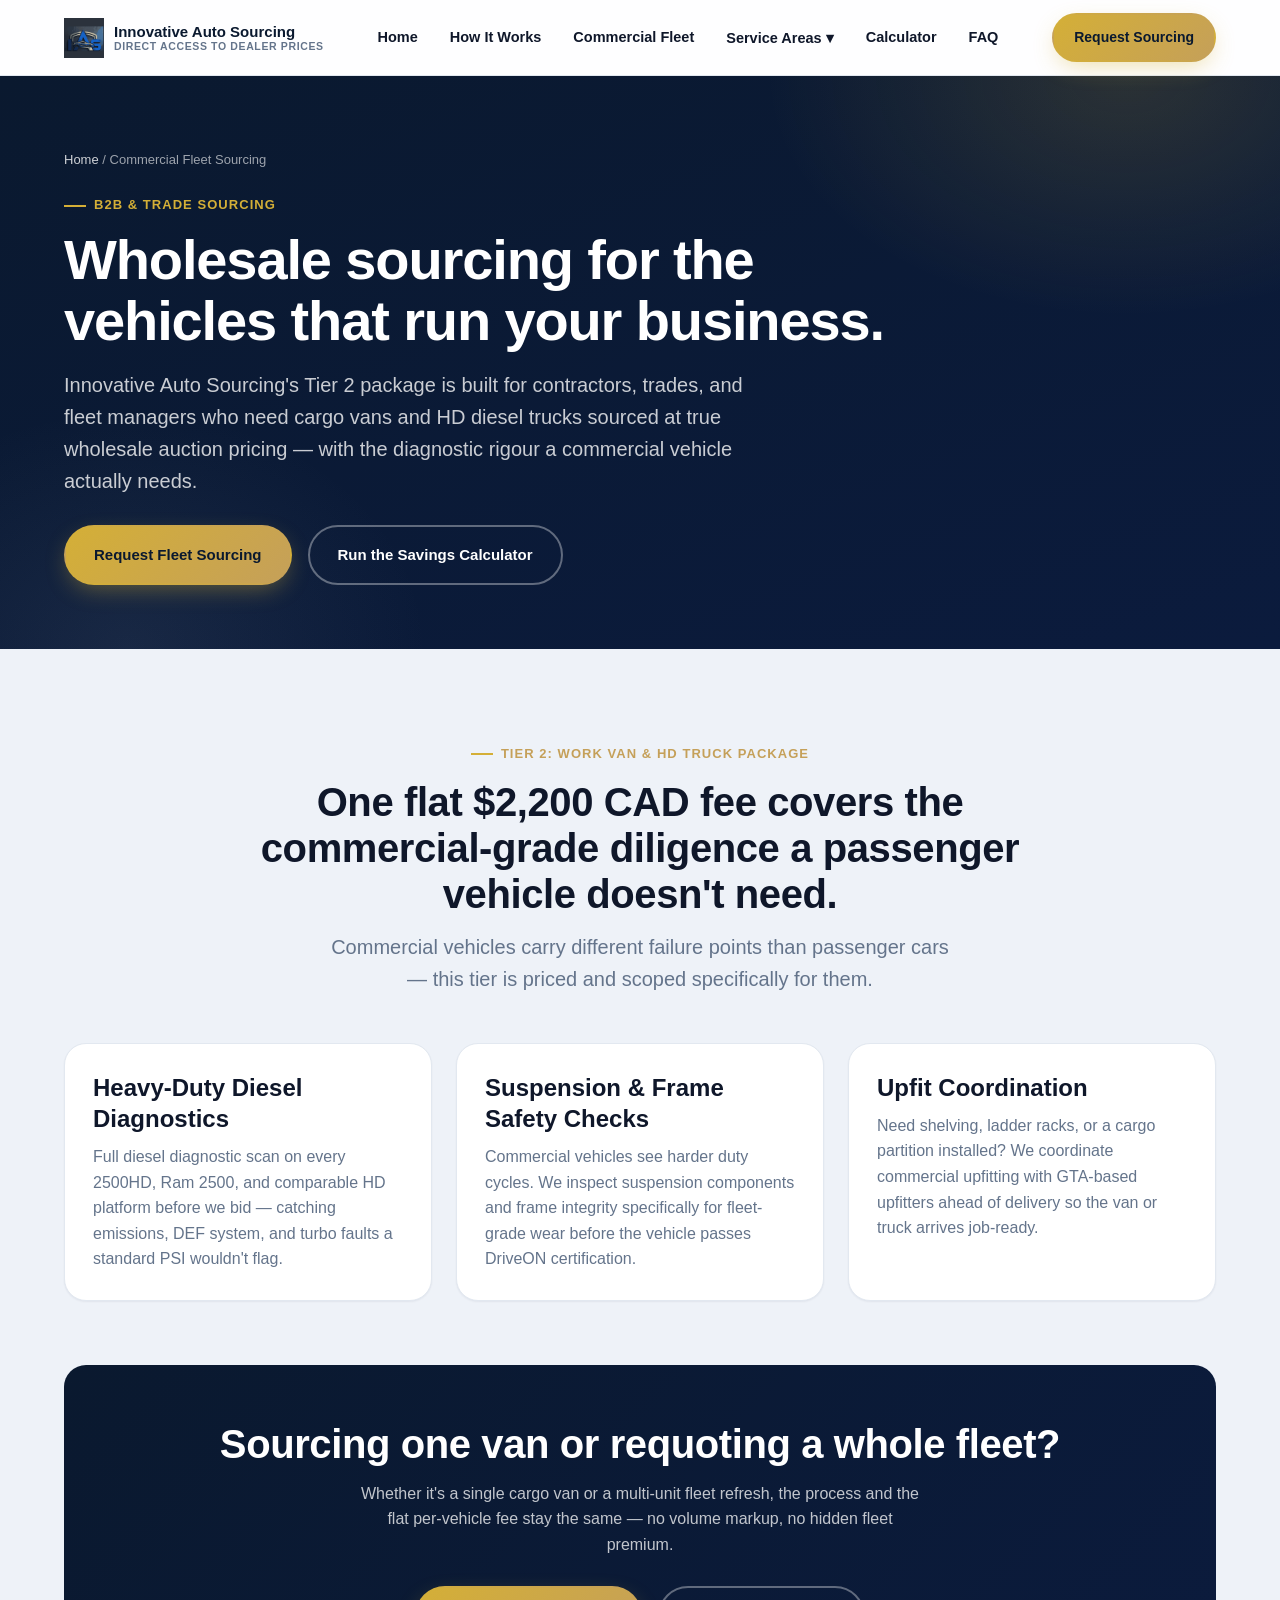
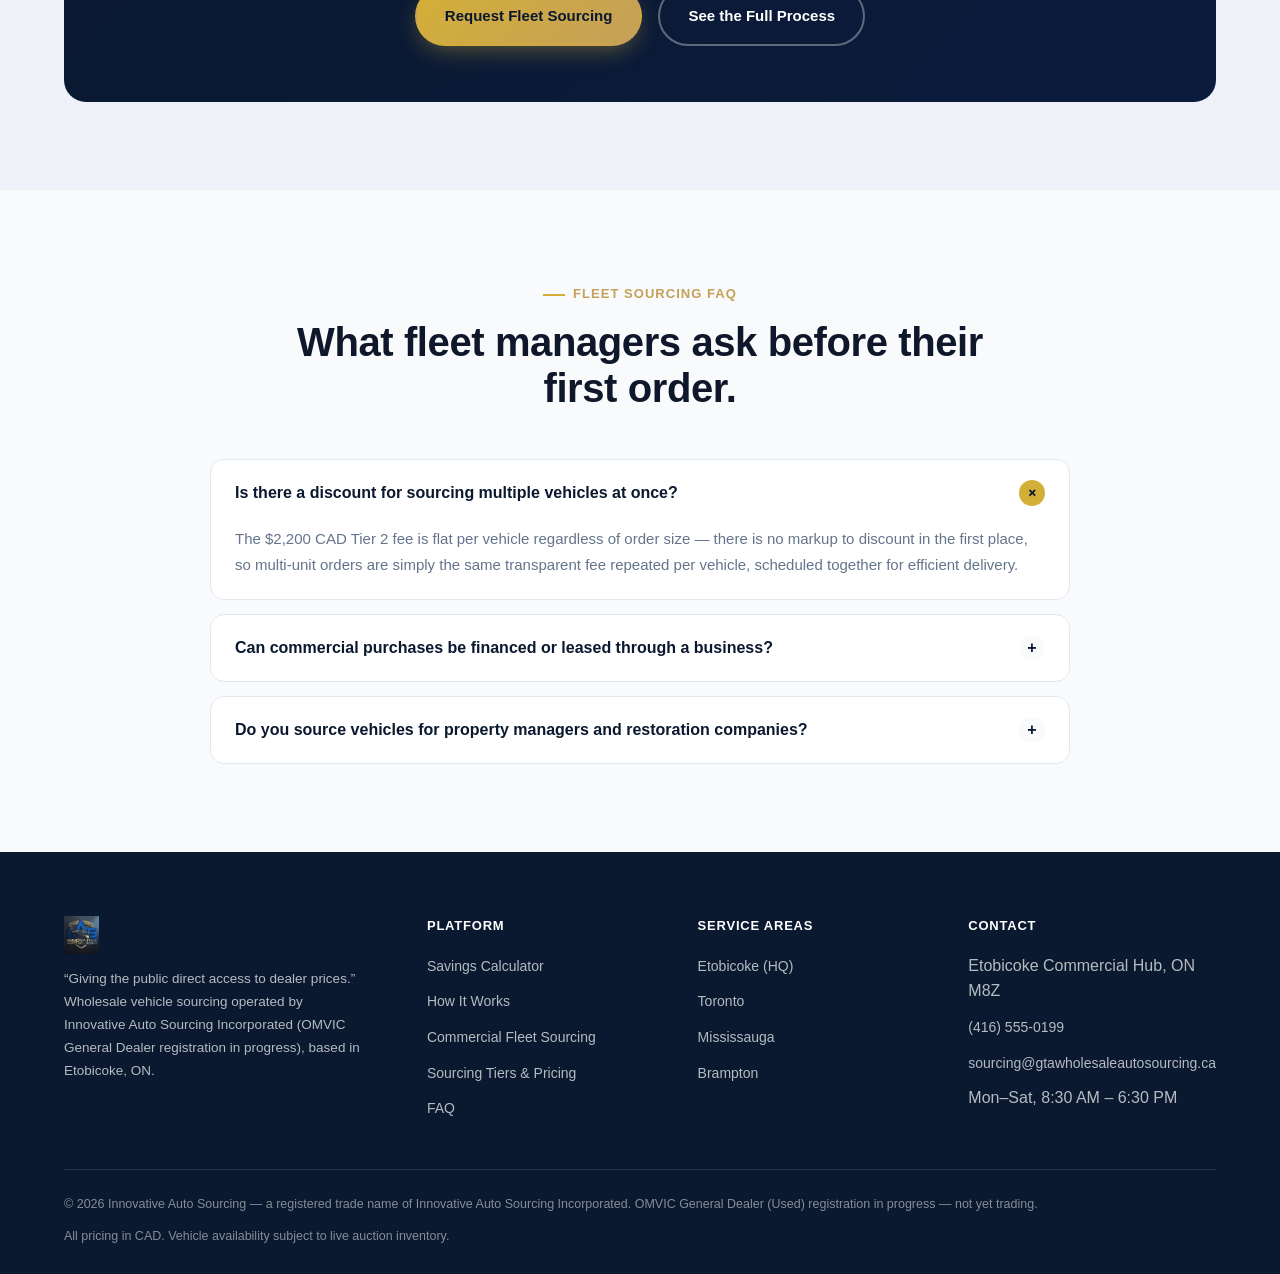
==== commit eb8bb010: "Merge branch 'main' into rebrand-innovative" ====
--- a/commercial-fleet-sourcing.html
+++ b/commercial-fleet-sourcing.html
@@ -3,12 +3,12 @@
 <head>
 <meta charset="UTF-8">
 <meta name="viewport" content="width=device-width, initial-scale=1">
-<title>Commercial Fleet &amp; Work Van Sourcing (GTA) | GTA Wholesale Auto Sourcing</title>
+<title>Commercial Fleet &amp; Work Van Sourcing (GTA) | Innovative Auto Sourcing</title>
 <meta name="description" content="Wholesale vehicle sourcing for GTA trades and fleets (OMVIC registration in progress): cargo vans, HD diesel trucks (2500HD/Ram 2500), and commercial upfitting coordination. Flat $2,200 CAD fee, open-book invoicing.">
 <link rel="canonical" href="https://gtawholesaleautosourcing.ca/commercial-fleet-sourcing.html">
 <link rel="icon" type="image/png" sizes="32x32" href="assets/img/favicon-32.png">
 <meta property="og:type" content="website">
-<meta property="og:site_name" content="GTA Wholesale Auto Sourcing">
+<meta property="og:site_name" content="Innovative Auto Sourcing">
 <meta property="og:title" content="Commercial Fleet & Work Van Sourcing (GTA)">
 <meta property="og:description" content="Flat $2,200 CAD wholesale sourcing for cargo vans and HD trucks — diesel diagnostics, suspension checks, upfit coordination.">
 <meta property="og:image" content="https://gtawholesaleautosourcing.ca/assets/img/og-image.jpg">
@@ -37,10 +37,10 @@
 
 <header class="site-header">
   <div class="container">
-    <a href="index.html" class="brand" aria-label="GTA Wholesale Auto Sourcing — Home">
+    <a href="index.html" class="brand" aria-label="Innovative Auto Sourcing — Home">
       <img src="assets/img/logo-mark.png" alt="" width="40" height="49" style="height:40px;width:auto;">
       <span class="brand-text">
-        <strong>GTA Wholesale Auto Sourcing</strong>
+        <strong>Innovative Auto Sourcing</strong>
         <span>Direct Access to Dealer Prices</span>
       </span>
     </a>
@@ -85,7 +85,7 @@
       <div class="breadcrumb" style="color:rgba(255,255,255,.6);"><a href="index.html" style="color:rgba(255,255,255,.8);">Home</a> / Commercial Fleet Sourcing</div>
       <p class="eyebrow" style="color:var(--gold);">B2B &amp; Trade Sourcing</p>
       <h1 style="color:#fff; max-width:820px;">Wholesale sourcing for the vehicles that run your business.</h1>
-      <p class="lede" style="color:rgba(255,255,255,.78); max-width:680px;">GTA Wholesale Auto Sourcing's Tier 2 package is built for contractors, trades, and fleet managers who need cargo vans and HD diesel trucks sourced at true wholesale auction pricing — with the diagnostic rigour a commercial vehicle actually needs.</p>
+      <p class="lede" style="color:rgba(255,255,255,.78); max-width:680px;">Innovative Auto Sourcing's Tier 2 package is built for contractors, trades, and fleet managers who need cargo vans and HD diesel trucks sourced at true wholesale auction pricing — with the diagnostic rigour a commercial vehicle actually needs.</p>
       <div class="cta-row" style="margin-top:28px;">
         <a href="index.html#request" class="btn btn-primary">Request Fleet Sourcing</a>
         <a href="index.html#calculator" class="btn btn-secondary">Run the Savings Calculator</a>
@@ -155,8 +155,8 @@
   <div class="container">
     <div class="footer-grid">
       <div class="footer-brand">
-        <img src="assets/img/logo-full.png" alt="GTA Wholesale Auto Sourcing" width="220" height="95" style="height:38px; width:auto;">
-        <p>“Giving the public direct access to dealer prices.” Wholesale vehicle sourcing operated by Vector Auto Sourcing Inc. (OMVIC General Dealer registration in progress), based in Etobicoke, ON.</p>
+        <img src="assets/img/logo-full.png" alt="Innovative Auto Sourcing" width="220" height="95" style="height:38px; width:auto;">
+        <p>“Giving the public direct access to dealer prices.” Wholesale vehicle sourcing operated by Innovative Auto Sourcing Incorporated (OMVIC General Dealer registration in progress), based in Etobicoke, ON.</p>
       </div>
       <div class="footer-col">
         <h4>Platform</h4>
@@ -188,7 +188,7 @@
       </div>
     </div>
     <div class="footer-bottom">
-      <span>© <span data-year>2026</span> GTA Wholesale Auto Sourcing — a registered trade name of Vector Auto Sourcing Inc. OMVIC General Dealer (Used) registration in progress — not yet trading.<!-- OMVIC_REG_NUMBER_PLACEHOLDER: insert once confirmed --><span class="omvic-reg-number" data-omvic-reg-number=""></span></span>
+      <span>© <span data-year>2026</span> Innovative Auto Sourcing — a registered trade name of Innovative Auto Sourcing Incorporated. OMVIC General Dealer (Used) registration in progress — not yet trading.<!-- OMVIC_REG_NUMBER_PLACEHOLDER: insert once confirmed --><span class="omvic-reg-number" data-omvic-reg-number=""></span></span>
       <span>All pricing in CAD. Vehicle availability subject to live auction inventory.</span>
     </div>
   </div>
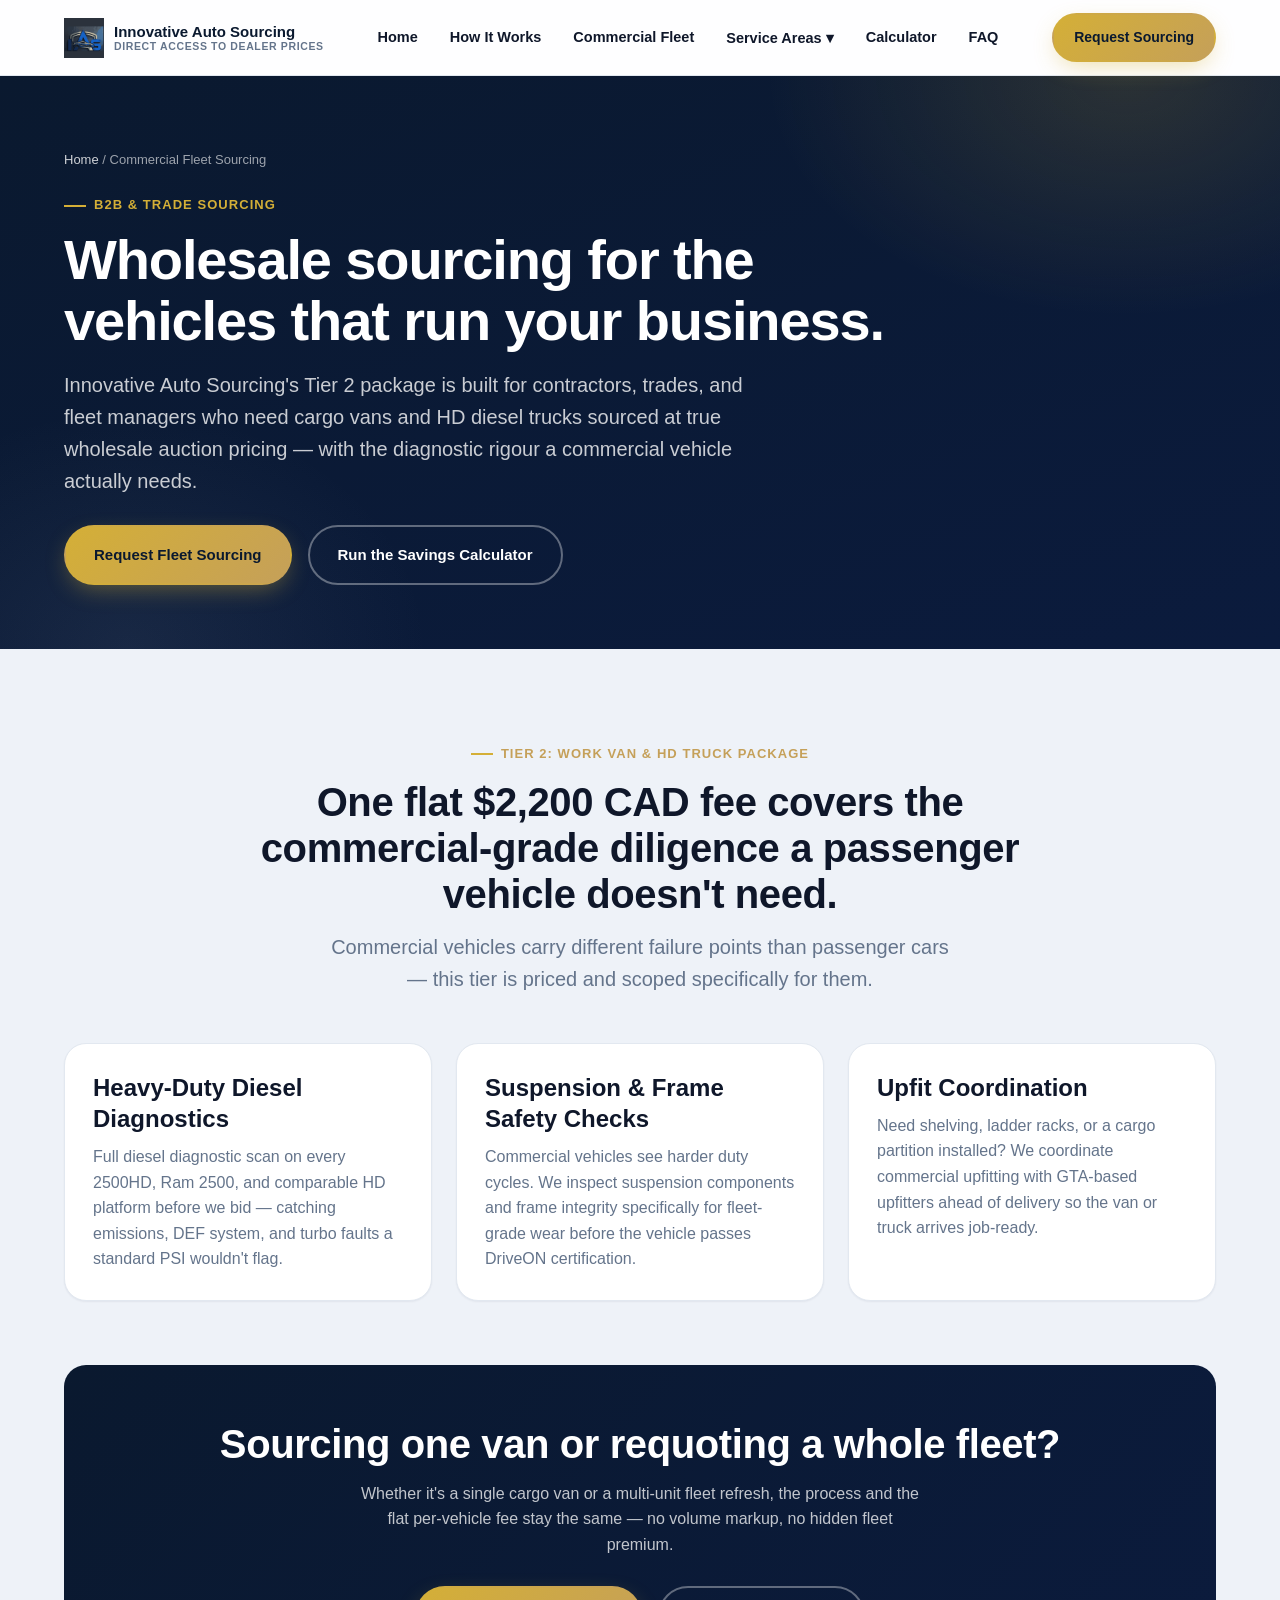
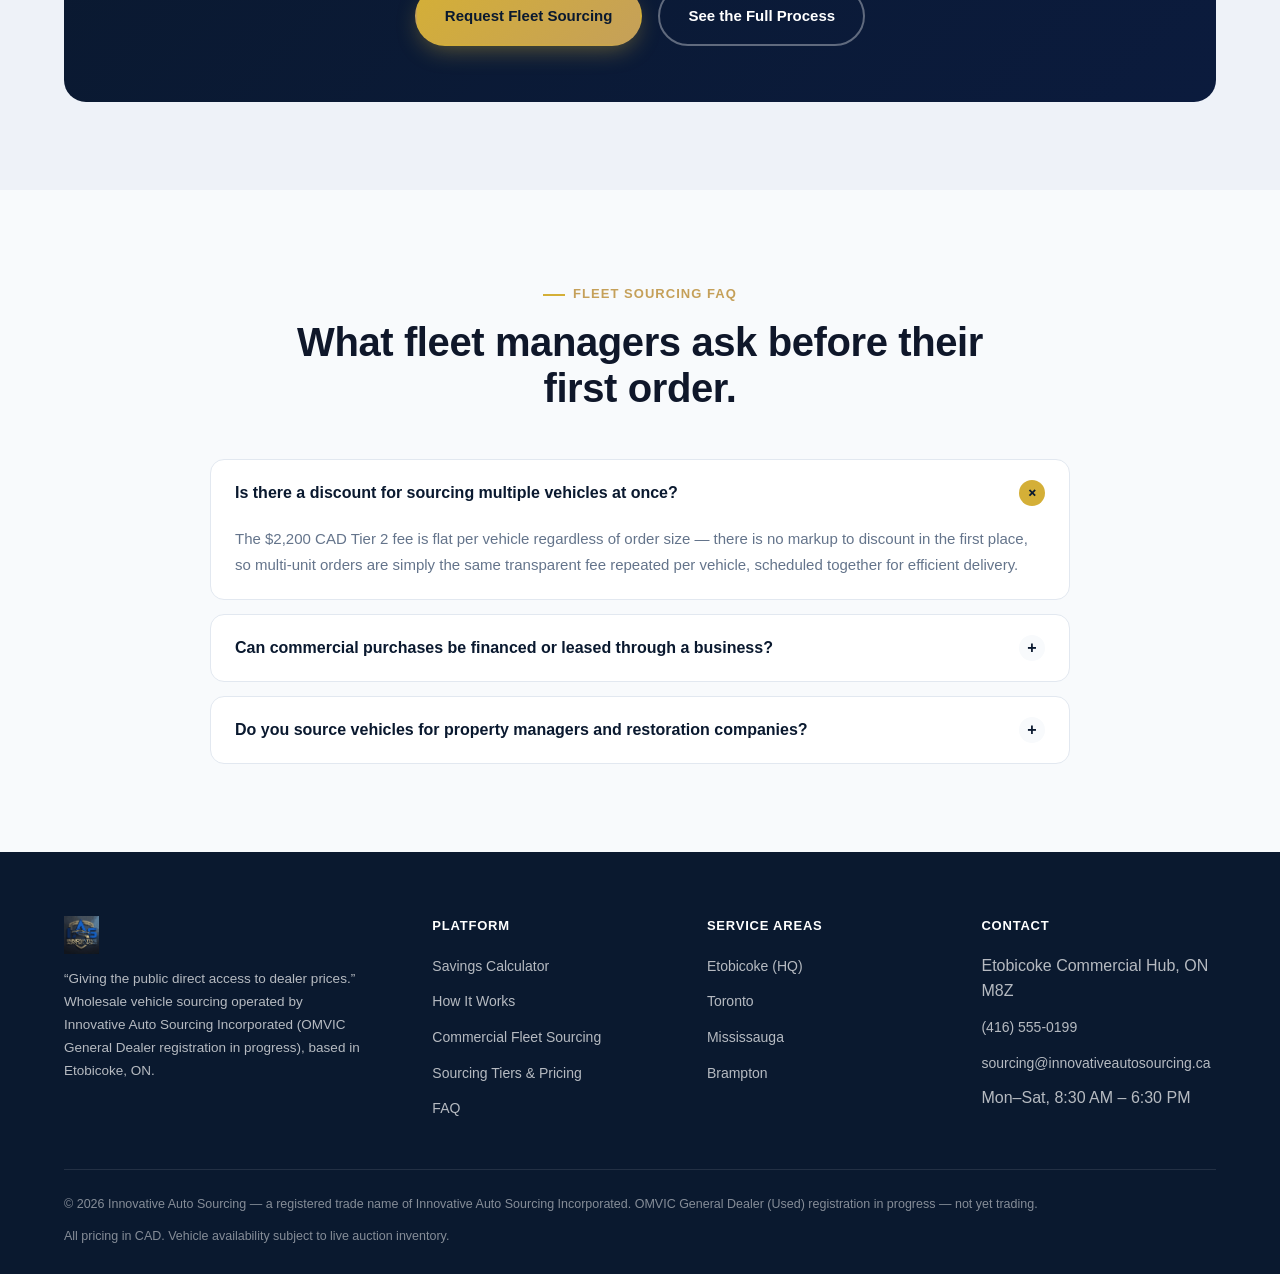
==== commit 4c36c270: "Update canonical links and contact email" ====
--- a/commercial-fleet-sourcing.html
+++ b/commercial-fleet-sourcing.html
@@ -5,14 +5,14 @@
 <meta name="viewport" content="width=device-width, initial-scale=1">
 <title>Commercial Fleet &amp; Work Van Sourcing (GTA) | Innovative Auto Sourcing</title>
 <meta name="description" content="Wholesale vehicle sourcing for GTA trades and fleets (OMVIC registration in progress): cargo vans, HD diesel trucks (2500HD/Ram 2500), and commercial upfitting coordination. Flat $2,200 CAD fee, open-book invoicing.">
-<link rel="canonical" href="https://gtawholesaleautosourcing.ca/commercial-fleet-sourcing.html">
+<link rel="canonical" href="https://innovativeautosourcing.ca/commercial-fleet-sourcing.html">
 <link rel="icon" type="image/png" sizes="32x32" href="assets/img/favicon-32.png">
 <meta property="og:type" content="website">
 <meta property="og:site_name" content="Innovative Auto Sourcing">
 <meta property="og:title" content="Commercial Fleet & Work Van Sourcing (GTA)">
 <meta property="og:description" content="Flat $2,200 CAD wholesale sourcing for cargo vans and HD trucks — diesel diagnostics, suspension checks, upfit coordination.">
-<meta property="og:image" content="https://gtawholesaleautosourcing.ca/assets/img/og-image.jpg">
-<meta property="og:url" content="https://gtawholesaleautosourcing.ca/commercial-fleet-sourcing.html">
+<meta property="og:image" content="https://innovativeautosourcing.ca/assets/img/og-image.jpg">
+<meta property="og:url" content="https://innovativeautosourcing.ca/commercial-fleet-sourcing.html">
 <meta property="og:locale" content="en_CA">
 <meta name="twitter:card" content="summary_large_image">
 <link rel="stylesheet" href="assets/css/style.css">
@@ -21,7 +21,7 @@
   "@context": "https://schema.org",
   "@type": "Service",
   "serviceType": "Commercial Work Van & HD Truck Wholesale Sourcing",
-  "provider": { "@id": "https://gtawholesaleautosourcing.ca/#organization" },
+  "provider": { "@id": "https://innovativeautosourcing.ca/#organization" },
   "areaServed": [
     { "@type": "City", "name": "Toronto" }, { "@type": "City", "name": "Etobicoke" },
     { "@type": "City", "name": "Mississauga" }, { "@type": "City", "name": "Brampton" },
@@ -182,7 +182,7 @@
         <ul>
           <li>Etobicoke Commercial Hub, ON M8Z</li>
           <li><a href="tel:+14165550199">(416) 555-0199</a></li>
-          <li><a href="mailto:sourcing@gtawholesaleautosourcing.ca">sourcing@gtawholesaleautosourcing.ca</a></li>
+          <li><a href="mailto:sourcing@innovativeautosourcing.ca">sourcing@innovativeautosourcing.ca</a></li>
           <li>Mon–Sat, 8:30 AM – 6:30 PM</li>
         </ul>
       </div>
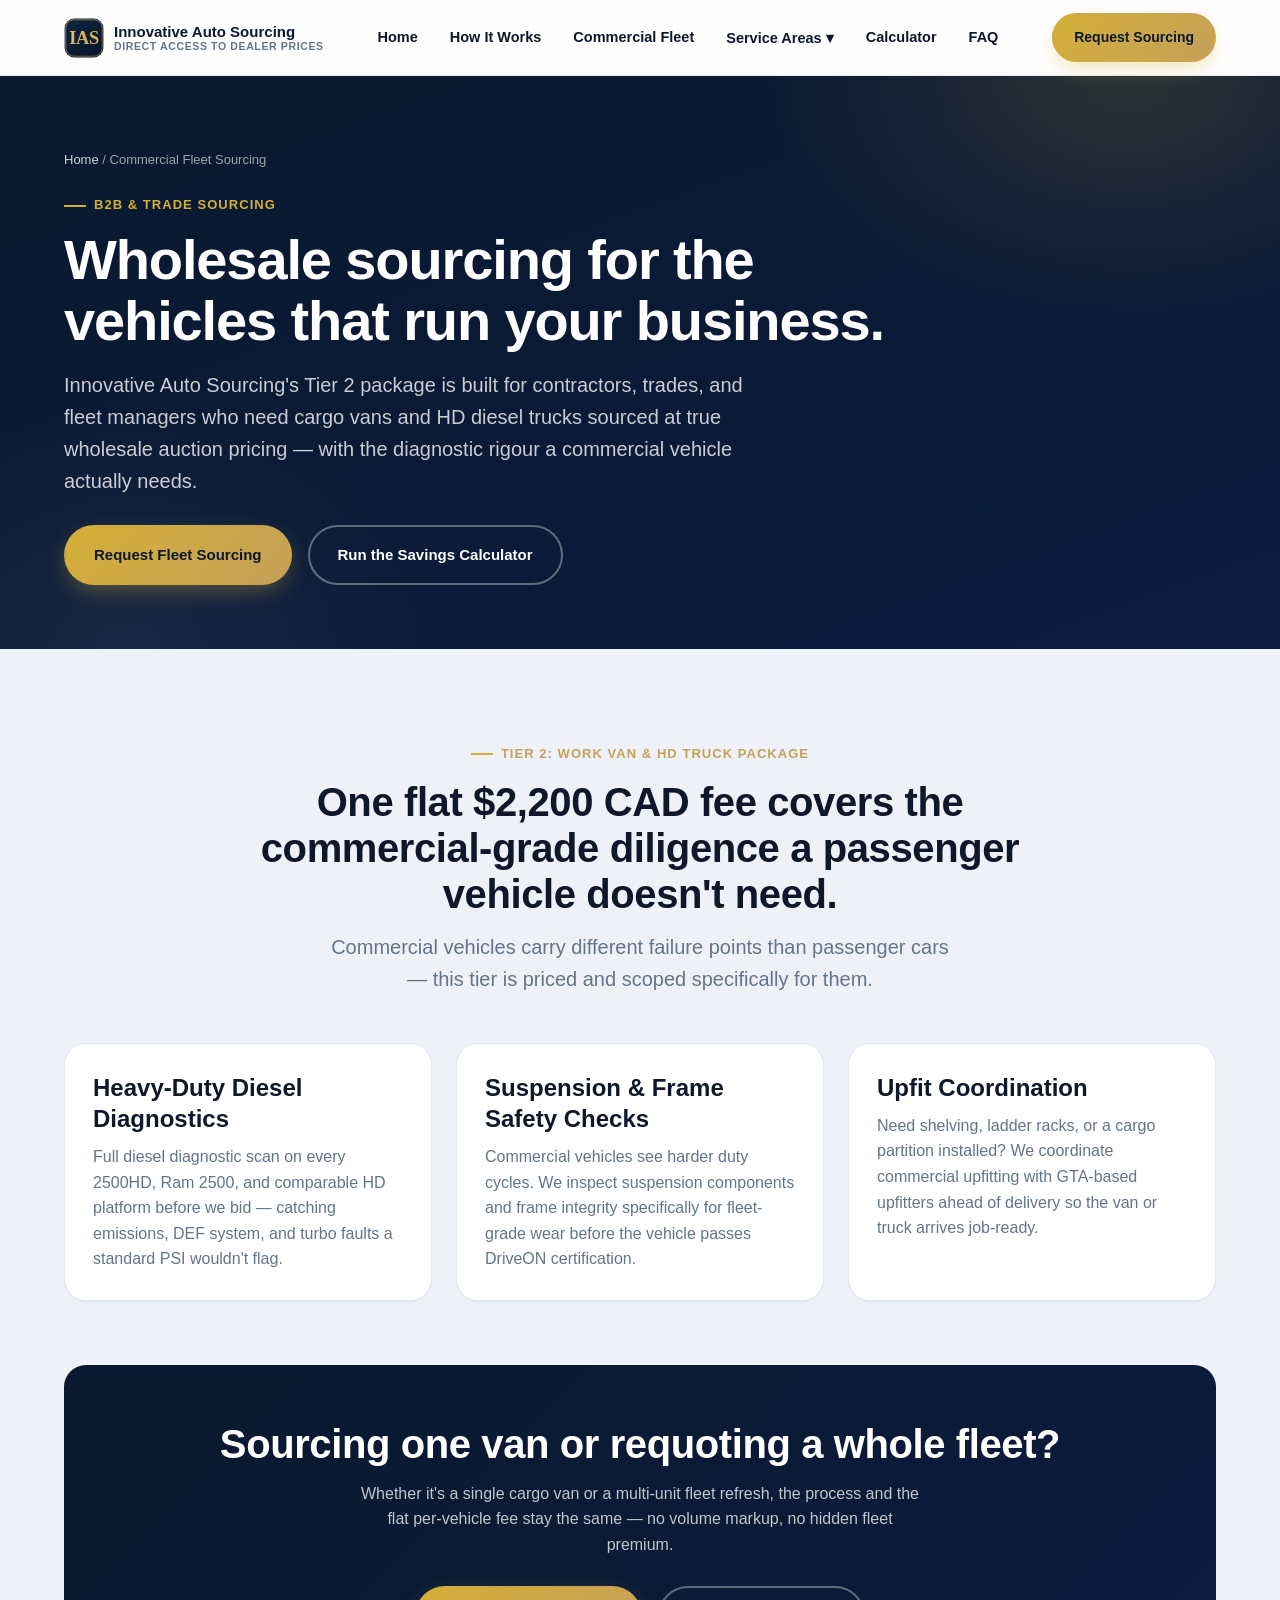
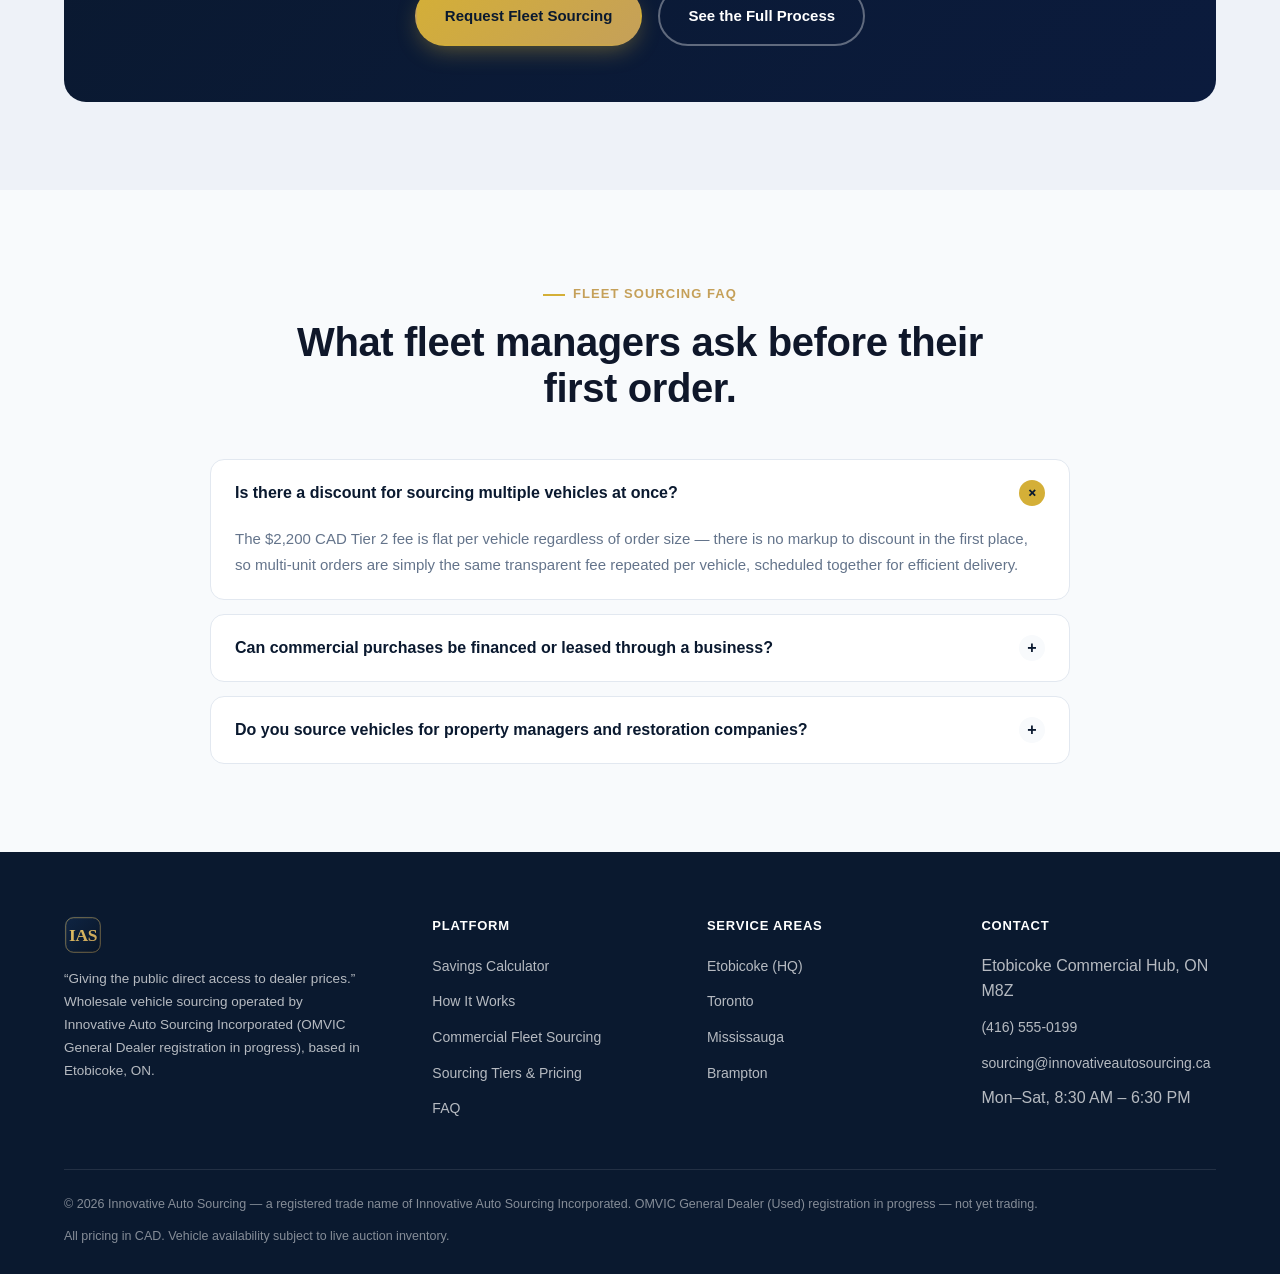
==== commit ba82c590: "Replace PNG logos with SVG logos in HTML" ====
--- a/commercial-fleet-sourcing.html
+++ b/commercial-fleet-sourcing.html
@@ -38,7 +38,7 @@
 <header class="site-header">
   <div class="container">
     <a href="index.html" class="brand" aria-label="Innovative Auto Sourcing — Home">
-      <img src="assets/img/logo-mark.png" alt="" width="40" height="49" style="height:40px;width:auto;">
+      <img src="assets/img/logo-mark.svg" alt="" width="40" height="49" style="height:40px;width:auto;">
       <span class="brand-text">
         <strong>Innovative Auto Sourcing</strong>
         <span>Direct Access to Dealer Prices</span>
@@ -155,7 +155,7 @@
   <div class="container">
     <div class="footer-grid">
       <div class="footer-brand">
-        <img src="assets/img/logo-full.png" alt="Innovative Auto Sourcing" width="220" height="95" style="height:38px; width:auto;">
+        <img src="assets/img/logo-full.svg" alt="Innovative Auto Sourcing" width="220" height="95" style="height:38px; width:auto;">
         <p>“Giving the public direct access to dealer prices.” Wholesale vehicle sourcing operated by Innovative Auto Sourcing Incorporated (OMVIC General Dealer registration in progress), based in Etobicoke, ON.</p>
       </div>
       <div class="footer-col">
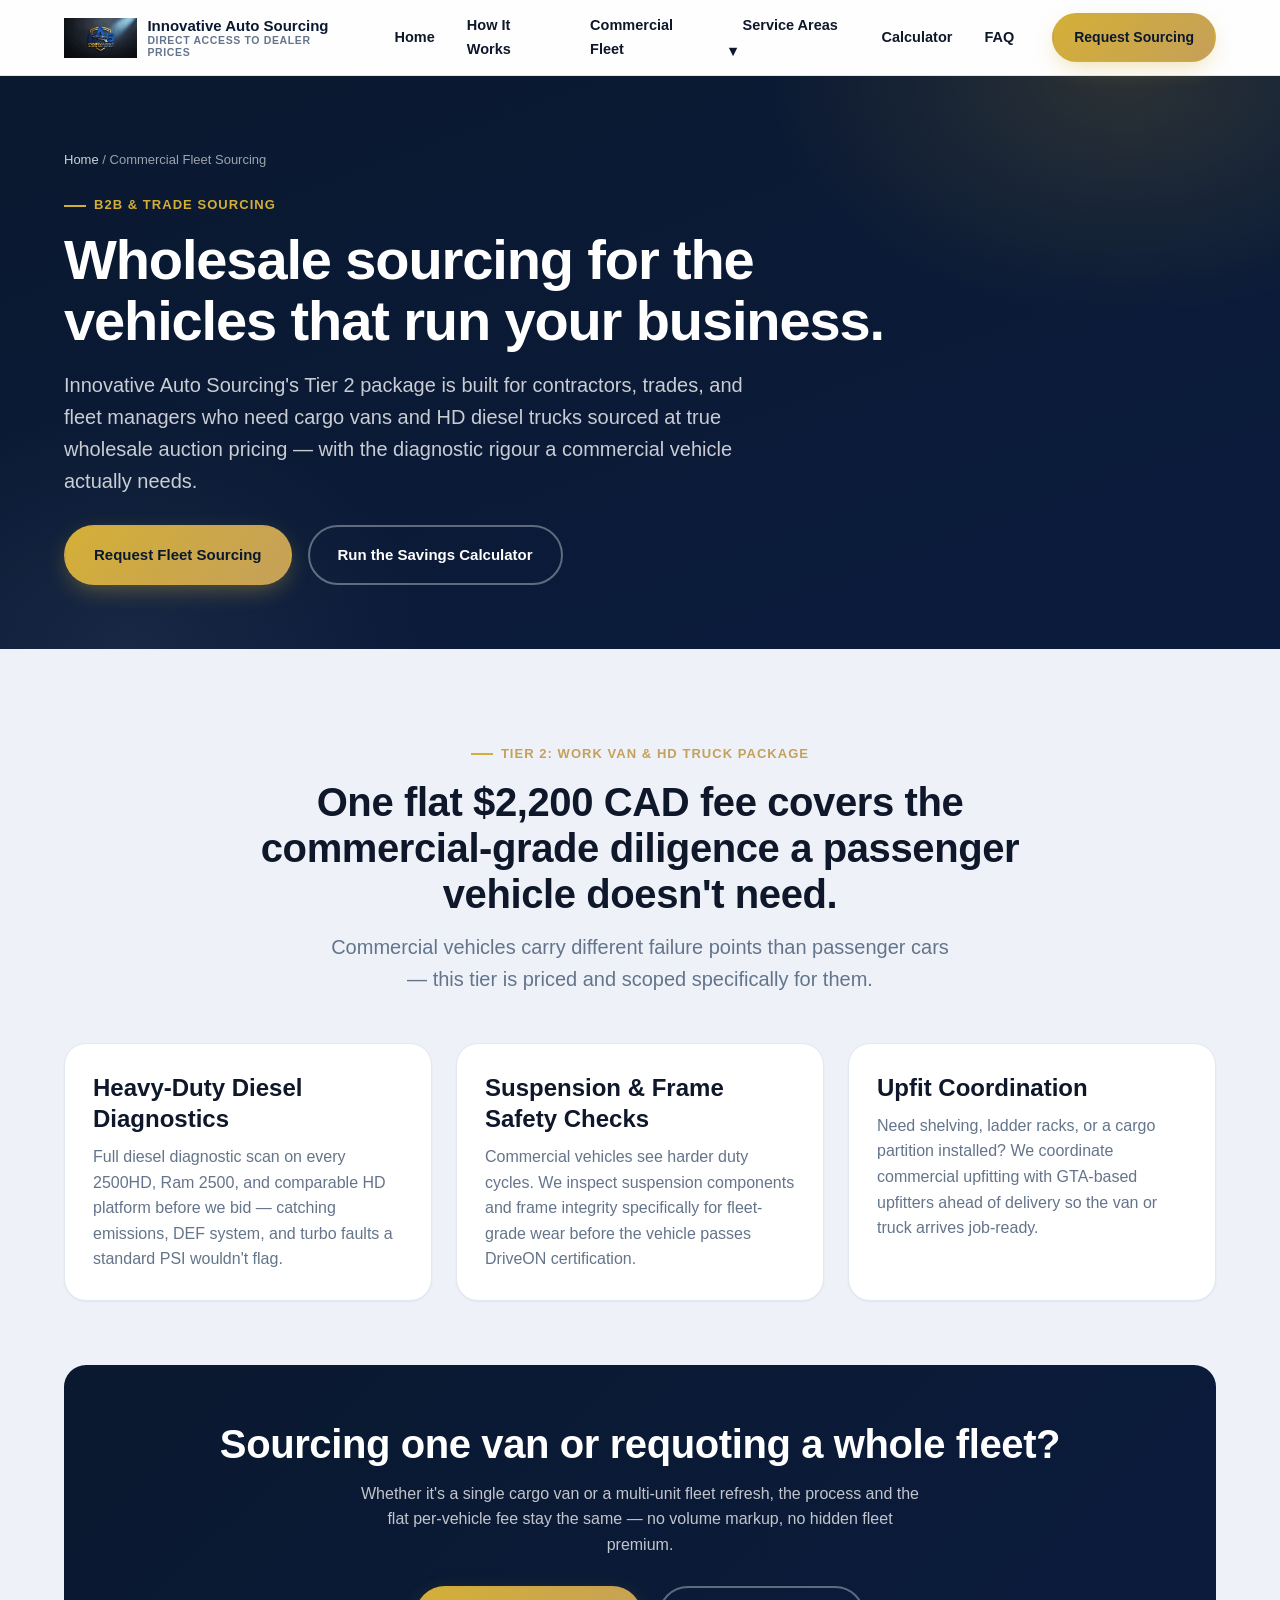
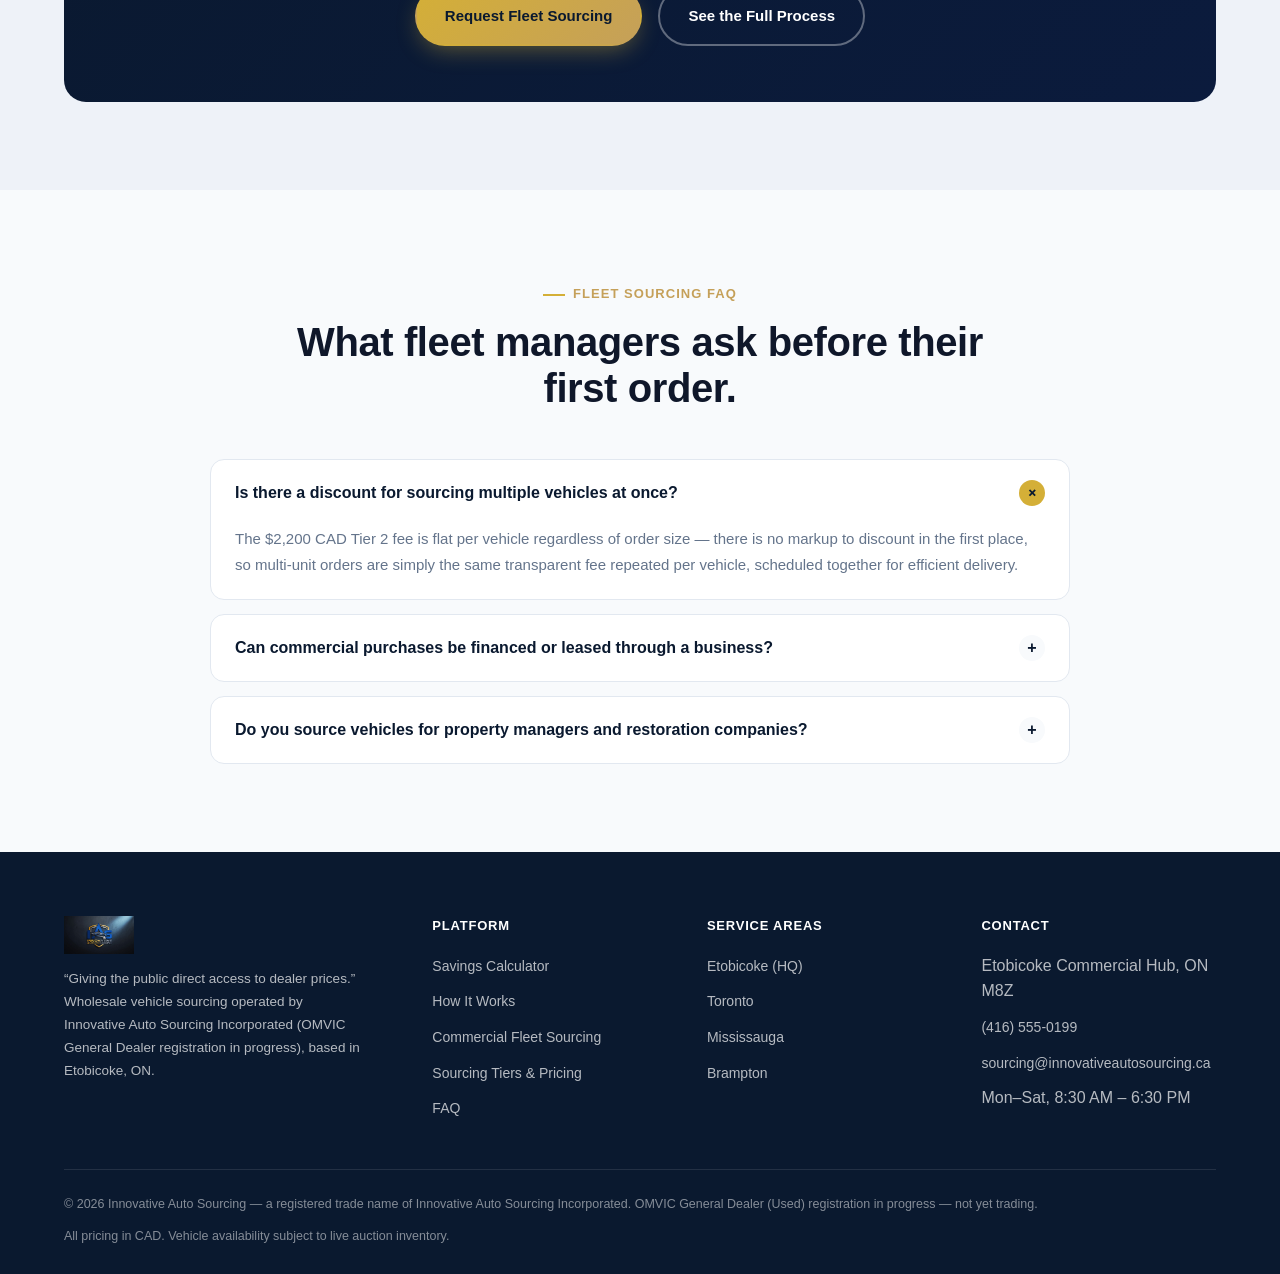
==== commit d35e46d1: "Replace logo images with new versions" ====
--- a/commercial-fleet-sourcing.html
+++ b/commercial-fleet-sourcing.html
@@ -38,7 +38,7 @@
 <header class="site-header">
   <div class="container">
     <a href="index.html" class="brand" aria-label="Innovative Auto Sourcing — Home">
-      <img src="assets/img/logo-mark.svg" alt="" width="40" height="49" style="height:40px;width:auto;">
+      <img src="assets/img/logo-full.jpg" alt="" width="73" height="40" style="height:40px;width:auto;">
       <span class="brand-text">
         <strong>Innovative Auto Sourcing</strong>
         <span>Direct Access to Dealer Prices</span>
@@ -155,7 +155,7 @@
   <div class="container">
     <div class="footer-grid">
       <div class="footer-brand">
-        <img src="assets/img/logo-full.svg" alt="Innovative Auto Sourcing" width="220" height="95" style="height:38px; width:auto;">
+        <img src="assets/img/logo-full.jpg" alt="Innovative Auto Sourcing" width="220" height="120" style="height:38px; width:auto;">
         <p>“Giving the public direct access to dealer prices.” Wholesale vehicle sourcing operated by Innovative Auto Sourcing Incorporated (OMVIC General Dealer registration in progress), based in Etobicoke, ON.</p>
       </div>
       <div class="footer-col">
